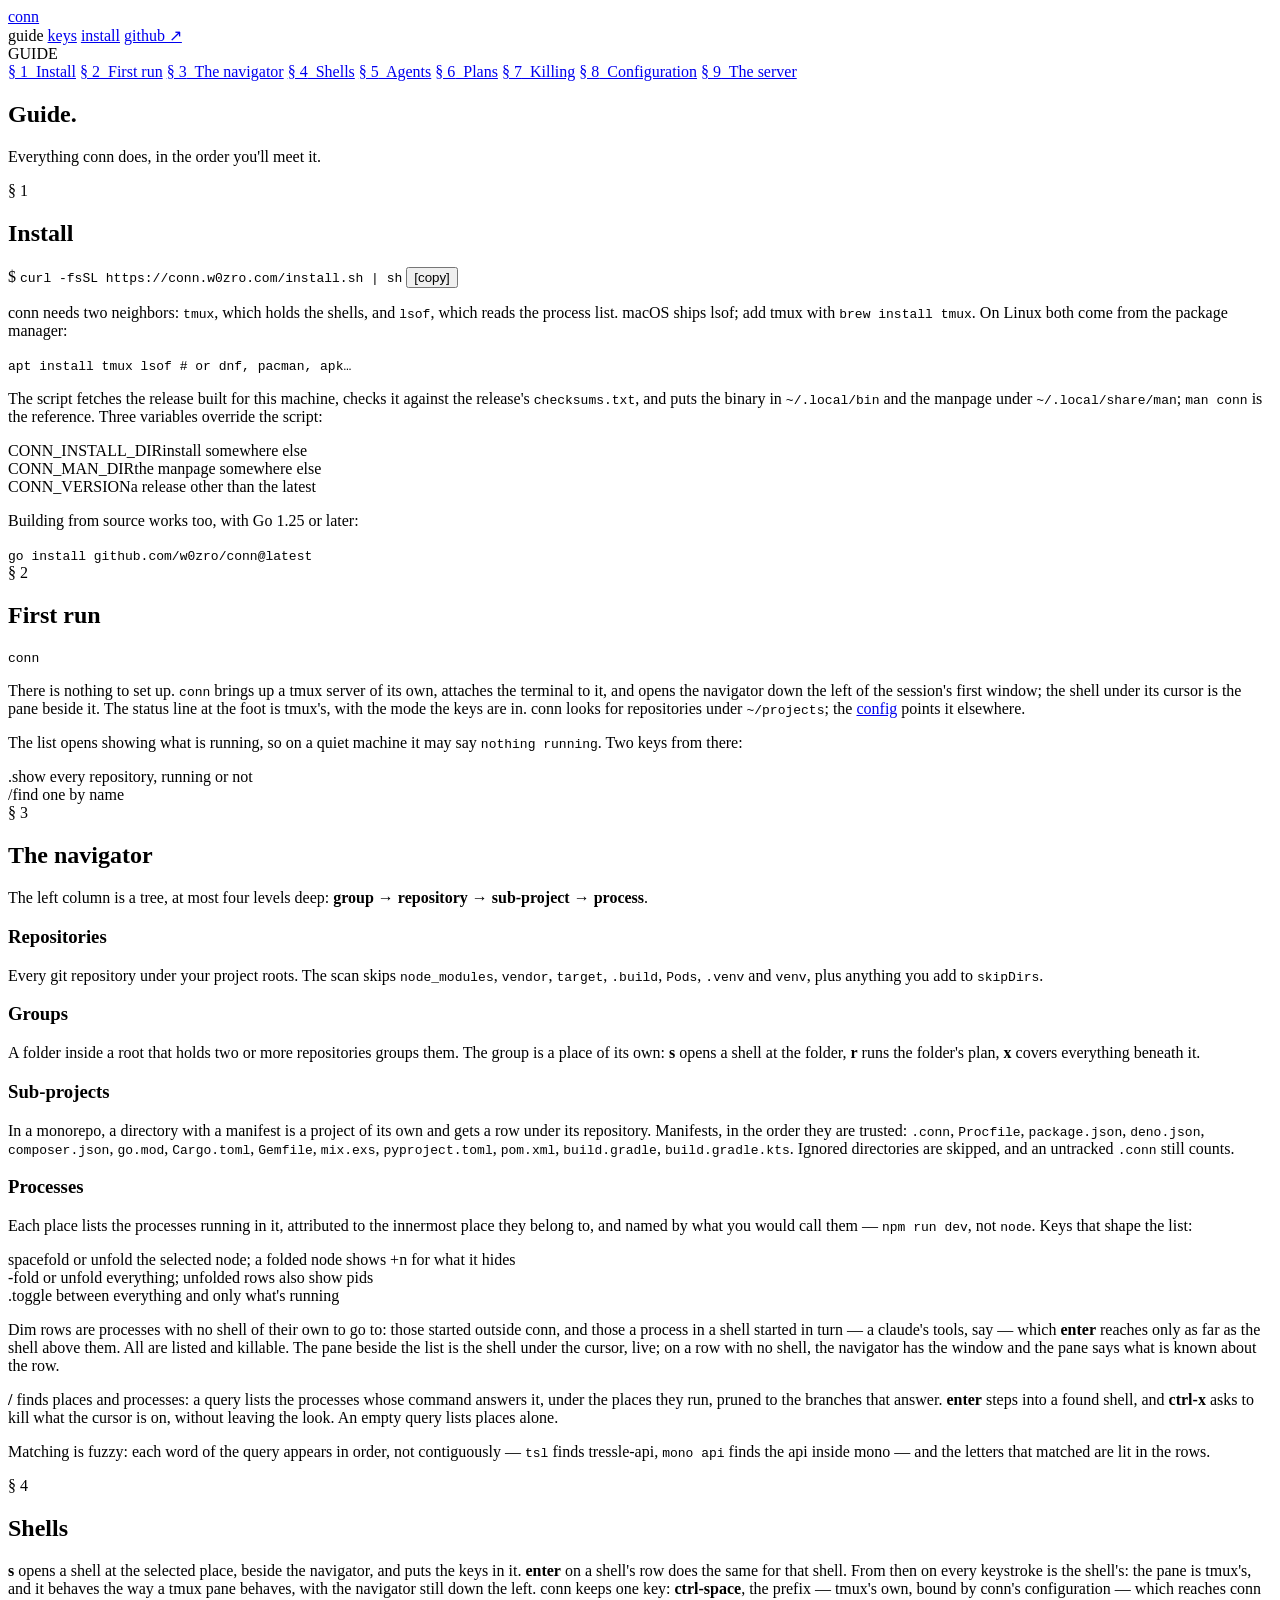
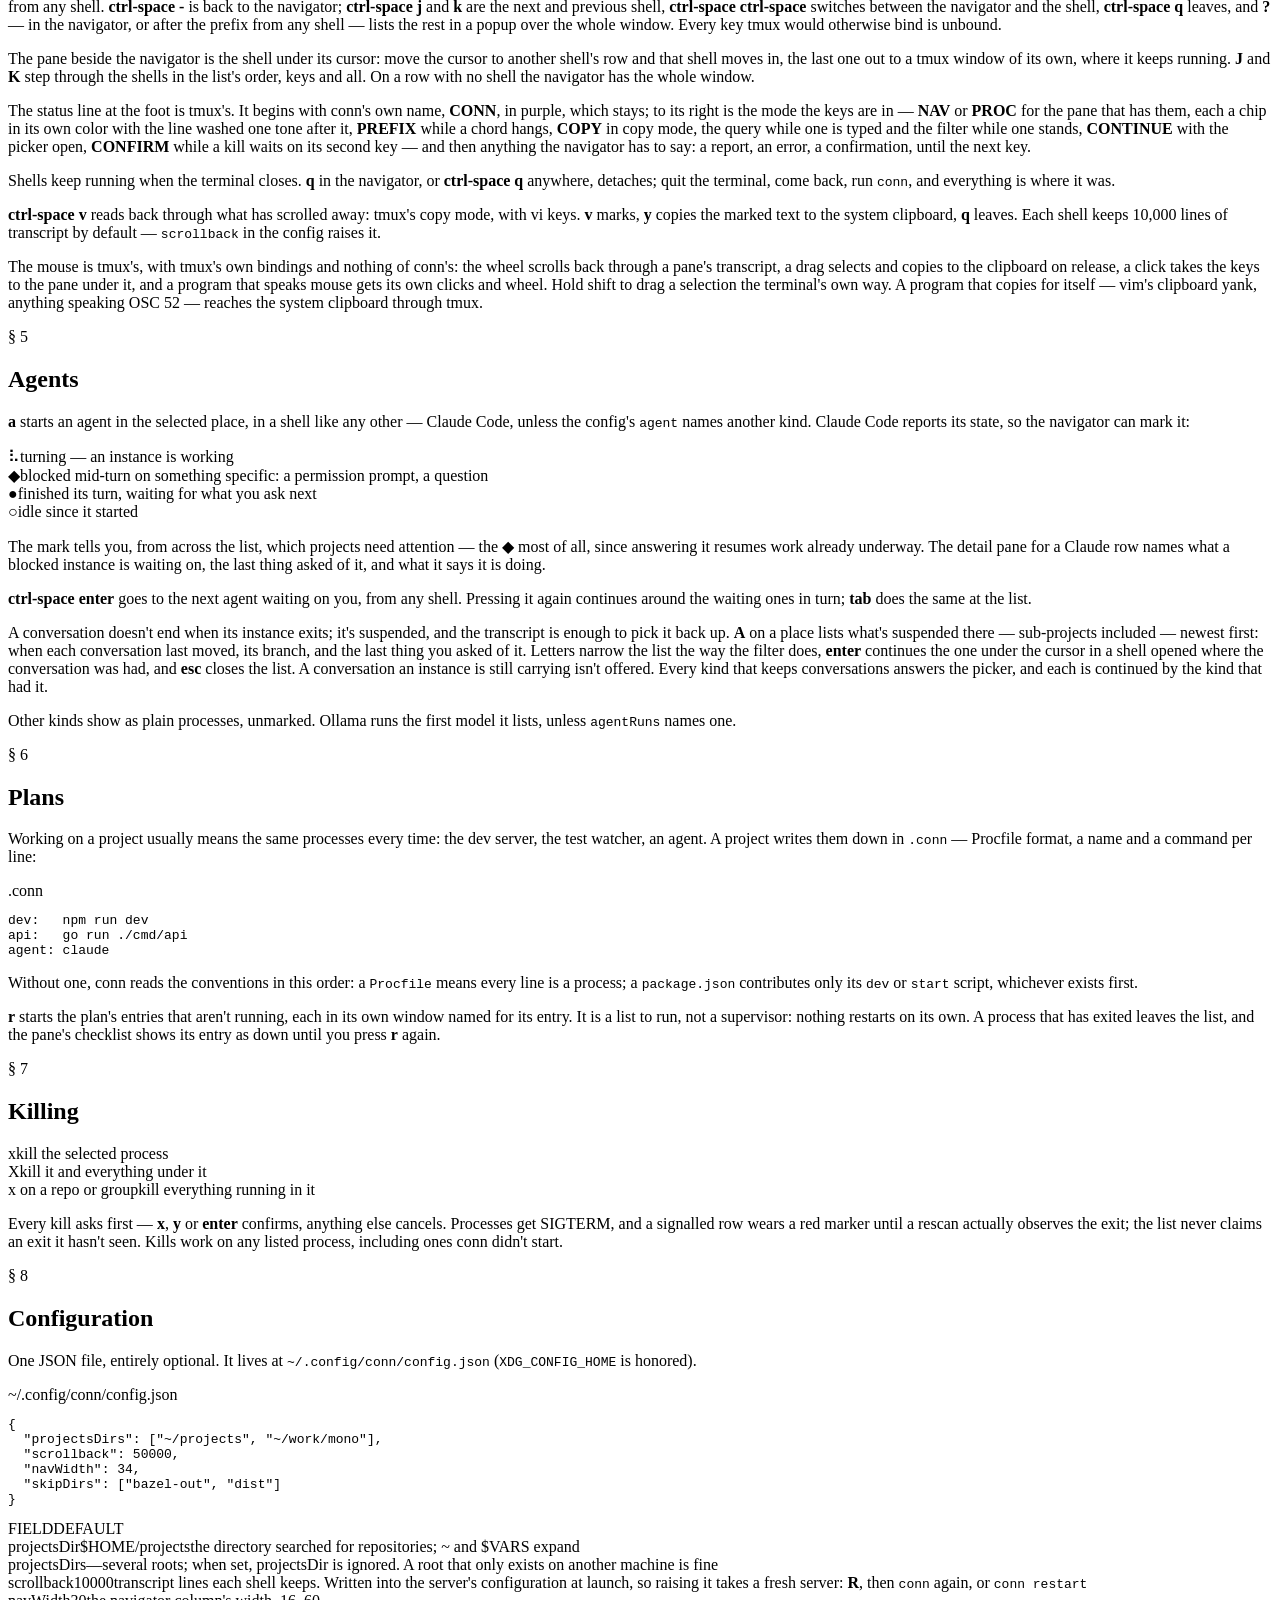
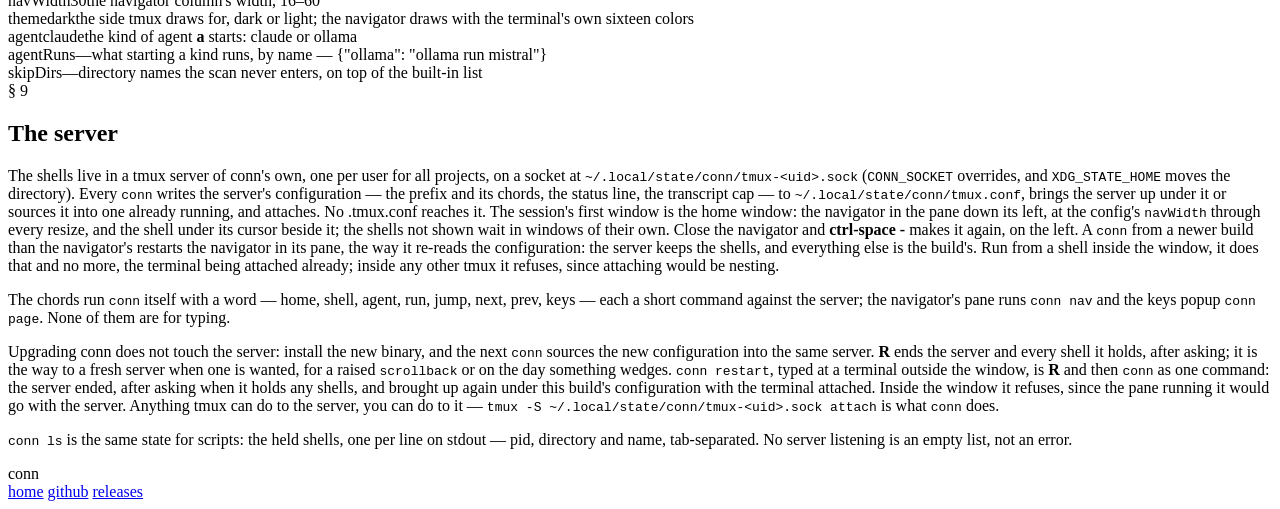
==== docs/guide/index.html @ 61eb1e5c "conn's name is on the status line, and the column is the list The masthead is gone from the top of t" ====
<!doctype html>
<html lang="en">
<head>
<meta charset="utf-8">
<meta name="viewport" content="width=device-width, initial-scale=1">
<meta name="color-scheme" content="light">
<meta name="theme-color" content="#e7e3d8">
<title>Guide — conn</title>
<meta name="description" content="Installing and using conn: the navigator, shells, agents, plans, killing, configuration, and the tmux server.">
<meta property="og:title" content="Guide — conn">
<meta property="og:description" content="Installing and using conn: the navigator, shells, agents, plans, killing, configuration, and the server.">
<meta property="og:url" content="https://conn.w0zro.com/guide">
<meta property="og:type" content="article">
<meta property="og:site_name" content="conn">
<meta property="og:image" content="https://conn.w0zro.com/og.png">
<meta property="og:image:width" content="1200">
<meta property="og:image:height" content="630">
<meta property="og:image:alt" content="conn: every project, and everything running in it, in one window.">
<meta name="twitter:card" content="summary_large_image">
<link rel="icon" type="image/png" href="/favicon.png">
<link rel="preconnect" href="https://fonts.googleapis.com">
<link rel="preconnect" href="https://fonts.gstatic.com" crossorigin>
<link rel="stylesheet" href="https://fonts.googleapis.com/css2?family=IBM+Plex+Mono:wght@400;500;600&family=IBM+Plex+Serif:ital,wght@0,400;0,600;0,700;1,400&display=swap">
<link rel="stylesheet" href="/style.css">
</head>
<body>

<div class="sheet">

<header class="nav sticky">
  <a class="brand" href="/">conn</a>
  <nav class="nav-links">
    <span class="accent" aria-current="page">guide</span>
    <a href="/#keys">keys</a>
    <a href="#install">install</a>
    <a class="accent" href="https://github.com/w0zro/conn">github ↗</a>
  </nav>
</header>

<div class="guide">

<aside class="toc">
  <div class="toc-head">GUIDE</div>
  <nav class="toc-list">
    <a href="#install"><span class="sec">§ 1</span>&nbsp;&nbsp;Install</a>
    <a href="#first-run"><span class="sec">§ 2</span>&nbsp;&nbsp;First run</a>
    <a href="#navigator"><span class="sec">§ 3</span>&nbsp;&nbsp;The navigator</a>
    <a href="#shells"><span class="sec">§ 4</span>&nbsp;&nbsp;Shells</a>
    <a href="#agents"><span class="sec">§ 5</span>&nbsp;&nbsp;Agents</a>
    <a href="#plans"><span class="sec">§ 6</span>&nbsp;&nbsp;Plans</a>
    <a href="#kills"><span class="sec">§ 7</span>&nbsp;&nbsp;Killing</a>
    <a href="#configuration"><span class="sec">§ 8</span>&nbsp;&nbsp;Configuration</a>
    <a href="#server"><span class="sec">§ 9</span>&nbsp;&nbsp;The server</a>
  </nav>
</aside>

<article class="doc">

<h1>Guide<span class="accent">.</span></h1>
<p class="intro">Everything conn does, in the order you'll meet it.</p>

<section id="install">
  <div class="kicker">§ 1</div>
  <h2>Install</h2>
  <div class="cmd" role="group" aria-label="install command">
    <span class="prompt" aria-hidden="true">$</span>
    <code>curl -fsSL https://conn.w0zro.com/install.sh | sh</code>
    <button class="copy" data-copy="curl -fsSL https://conn.w0zro.com/install.sh | sh">[copy]</button>
  </div>
  <p>conn needs two neighbors: <code class="chip">tmux</code>, which holds the shells, and <code class="chip">lsof</code>, which reads the process list. macOS ships lsof; add tmux with <code class="chip">brew install tmux</code>. On Linux both come from the package manager:</p>
  <div class="cmd flush mb14"><code>apt install tmux lsof   <span class="dim"># or dnf, pacman, apk…</span></code></div>
  <p>The script fetches the release built for this machine, checks it against the release's <code class="chip">checksums.txt</code>, and puts the binary in <code class="chip">~/.local/bin</code> and the manpage under <code class="chip">~/.local/share/man</code>; <code class="chip">man conn</code> is the reference. Three variables override the script:</p>
  <div class="def mb14">
    <div class="def-row"><span class="term w170">CONN_INSTALL_DIR</span><span class="desc">install somewhere else</span></div>
    <div class="def-row"><span class="term w170">CONN_MAN_DIR</span><span class="desc">the manpage somewhere else</span></div>
    <div class="def-row"><span class="term w170">CONN_VERSION</span><span class="desc">a release other than the latest</span></div>
  </div>
  <p class="mb10">Building from source works too, with Go 1.25 or later:</p>
  <div class="cmd flush"><code>go install github.com/w0zro/conn@latest</code></div>
</section>

<section id="first-run">
  <div class="kicker">§ 2</div>
  <h2>First run</h2>
  <div class="cmd lead"><code>conn</code></div>
  <p>There is nothing to set up. <code class="chip">conn</code> brings up a tmux server of its own, attaches the terminal to it, and opens the navigator down the left of the session's first window; the shell under its cursor is the pane beside it. The status line at the foot is tmux's, with the mode the keys are in. conn looks for repositories under <code class="chip">~/projects</code>; the <a class="accent" href="#configuration">config</a> points it elsewhere.</p>
  <p class="mb8">The list opens showing what is running, so on a quiet machine it may say <code class="chip">nothing running</code>. Two keys from there:</p>
  <div class="def">
    <div class="def-row"><span class="term w60">.</span><span class="desc">show every repository, running or not</span></div>
    <div class="def-row"><span class="term w60">/</span><span class="desc">find one by name</span></div>
  </div>
</section>

<section id="navigator">
  <div class="kicker">§ 3</div>
  <h2>The navigator</h2>
  <p class="mb16">The left column is a tree, at most four levels deep: <b>group</b> → <b>repository</b> → <b>sub-project</b> → <b>process</b>.</p>
  <h3>Repositories</h3>
  <p>Every git repository under your project roots. The scan skips <code>node_modules</code>, <code>vendor</code>, <code>target</code>, <code>.build</code>, <code>Pods</code>, <code>.venv</code> and <code>venv</code>, plus anything you add to <code>skipDirs</code>.</p>
  <h3>Groups</h3>
  <p>A folder inside a root that holds two or more repositories groups them. The group is a place of its own: <b>s</b> opens a shell at the folder, <b>r</b> runs the folder's plan, <b>x</b> covers everything beneath it.</p>
  <h3>Sub-projects</h3>
  <p>In a monorepo, a directory with a manifest is a project of its own and gets a row under its repository. Manifests, in the order they are trusted: <code>.conn</code>, <code>Procfile</code>, <code>package.json</code>, <code>deno.json</code>, <code>composer.json</code>, <code>go.mod</code>, <code>Cargo.toml</code>, <code>Gemfile</code>, <code>mix.exs</code>, <code>pyproject.toml</code>, <code>pom.xml</code>, <code>build.gradle</code>, <code>build.gradle.kts</code>. Ignored directories are skipped, and an untracked <code>.conn</code> still counts.</p>
  <h3>Processes</h3>
  <p class="mb10">Each place lists the processes running in it, attributed to the innermost place they belong to, and named by what you would call them — <code>npm run dev</code>, not <code>node</code>. Keys that shape the list:</p>
  <div class="def">
    <div class="def-row"><span class="term w60">space</span><span class="desc">fold or unfold the selected node; a folded node shows +n for what it hides</span></div>
    <div class="def-row"><span class="term w60">-</span><span class="desc">fold or unfold everything; unfolded rows also show pids</span></div>
    <div class="def-row"><span class="term w60">.</span><span class="desc">toggle between everything and only what's running</span></div>
  </div>
  <p>Dim rows are processes with no shell of their own to go to: those started outside conn, and those a process in a shell started in turn — a claude's tools, say — which <b>enter</b> reaches only as far as the shell above them. All are listed and killable. The pane beside the list is the shell under the cursor, live; on a row with no shell, the navigator has the window and the pane says what is known about the row.</p>
  <p><b>/</b> finds places and processes: a query lists the processes whose command answers it, under the places they run, pruned to the branches that answer. <b>enter</b> steps into a found shell, and <b>ctrl-x</b> asks to kill what the cursor is on, without leaving the look. An empty query lists places alone.</p>
  <p>Matching is fuzzy: each word of the query appears in order, not contiguously — <code class="chip">tsl</code> finds tressle-api, <code class="chip">mono api</code> finds the api inside mono — and the letters that matched are lit in the rows.</p>
</section>

<section id="shells">
  <div class="kicker">§ 4</div>
  <h2>Shells</h2>
  <p><b>s</b> opens a shell at the selected place, beside the navigator, and puts the keys in it. <b>enter</b> on a shell's row does the same for that shell. From then on every keystroke is the shell's: the pane is tmux's, and it behaves the way a tmux pane behaves, with the navigator still down the left. conn keeps one key: <b>ctrl-space</b>, the prefix — tmux's own, bound by conn's configuration — which reaches conn from any shell. <b>ctrl-space -</b> is back to the navigator; <b>ctrl-space j</b> and <b>k</b> are the next and previous shell, <b>ctrl-space ctrl-space</b> switches between the navigator and the shell, <b>ctrl-space q</b> leaves, and <b>?</b> — in the navigator, or after the prefix from any shell — lists the rest in a popup over the whole window. Every key tmux would otherwise bind is unbound.</p>
  <p>The pane beside the navigator is the shell under its cursor: move the cursor to another shell's row and that shell moves in, the last one out to a tmux window of its own, where it keeps running. <b>J</b> and <b>K</b> step through the shells in the list's order, keys and all. On a row with no shell the navigator has the whole window.</p>
  <p>The status line at the foot is tmux's. It begins with conn's own name, <b>CONN</b>, in purple, which stays; to its right is the mode the keys are in — <b>NAV</b> or <b>PROC</b> for the pane that has them, each a chip in its own color with the line washed one tone after it, <b>PREFIX</b> while a chord hangs, <b>COPY</b> in copy mode, the query while one is typed and the filter while one stands, <b>CONTINUE</b> with the picker open, <b>CONFIRM</b> while a kill waits on its second key — and then anything the navigator has to say: a report, an error, a confirmation, until the next key.</p>
  <p>Shells keep running when the terminal closes. <b>q</b> in the navigator, or <b>ctrl-space q</b> anywhere, detaches; quit the terminal, come back, run <code class="chip">conn</code>, and everything is where it was.</p>
  <p><b>ctrl-space v</b> reads back through what has scrolled away: tmux's copy mode, with vi keys. <b>v</b> marks, <b>y</b> copies the marked text to the system clipboard, <b>q</b> leaves. Each shell keeps 10,000 lines of transcript by default — <code class="chip">scrollback</code> in the config raises it.</p>
  <p>The mouse is tmux's, with tmux's own bindings and nothing of conn's: the wheel scrolls back through a pane's transcript, a drag selects and copies to the clipboard on release, a click takes the keys to the pane under it, and a program that speaks mouse gets its own clicks and wheel. Hold shift to drag a selection the terminal's own way. A program that copies for itself — vim's clipboard yank, anything speaking OSC 52 — reaches the system clipboard through tmux.</p>
</section>

<section id="agents">
  <div class="kicker">§ 5</div>
  <h2>Agents</h2>
  <p class="mb10"><b>a</b> starts an agent in the selected place, in a shell like any other — Claude Code, unless the config's <code class="chip">agent</code> names another kind. Claude Code reports its state, so the navigator can mark it:</p>
  <div class="def">
    <div class="def-row"><span class="term w60 accent">⠧</span><span class="desc">turning — an instance is working</span></div>
    <div class="def-row"><span class="term w60 accent">◆</span><span class="desc">blocked mid-turn on something specific: a permission prompt, a question</span></div>
    <div class="def-row"><span class="term w60 warn">●</span><span class="desc">finished its turn, waiting for what you ask next</span></div>
    <div class="def-row"><span class="term w60 muted">○</span><span class="desc">idle since it started</span></div>
  </div>
  <p>The mark tells you, from across the list, which projects need attention — the ◆ most of all, since answering it resumes work already underway. The detail pane for a Claude row names what a blocked instance is waiting on, the last thing asked of it, and what it says it is doing.</p>
  <p><b>ctrl-space enter</b> goes to the next agent waiting on you, from any shell. Pressing it again continues around the waiting ones in turn; <b>tab</b> does the same at the list.</p>
  <p>A conversation doesn't end when its instance exits; it's suspended, and the transcript is enough to pick it back up. <b>A</b> on a place lists what's suspended there — sub-projects included — newest first: when each conversation last moved, its branch, and the last thing you asked of it. Letters narrow the list the way the filter does, <b>enter</b> continues the one under the cursor in a shell opened where the conversation was had, and <b>esc</b> closes the list. A conversation an instance is still carrying isn't offered. Every kind that keeps conversations answers the picker, and each is continued by the kind that had it.</p>
  <p>Other kinds show as plain processes, unmarked. Ollama runs the first model it lists, unless <code class="chip">agentRuns</code> names one.</p>
</section>

<section id="plans">
  <div class="kicker">§ 6</div>
  <h2>Plans</h2>
  <p>Working on a project usually means the same processes every time: the dev server, the test watcher, an agent. A project writes them down in <code class="chip">.conn</code> — Procfile format, a name and a command per line:</p>
  <div class="code-cap">.conn</div>
  <div class="codeblock">
<pre><span class="t-key">dev:</span>   npm run dev
<span class="t-key">api:</span>   go run ./cmd/api
<span class="t-key">agent:</span> claude</pre>
  </div>
  <p>Without one, conn reads the conventions in this order: a <code>Procfile</code> means every line is a process; a <code>package.json</code> contributes only its <code>dev</code> or <code>start</code> script, whichever exists first.</p>
  <p><b>r</b> starts the plan's entries that aren't running, each in its own window named for its entry. It is a list to run, not a supervisor: nothing restarts on its own. A process that has exited leaves the list, and the pane's checklist shows its entry as down until you press <b>r</b> again.</p>
</section>

<section id="kills">
  <div class="kicker">§ 7</div>
  <h2>Killing</h2>
  <div class="def">
    <div class="def-row"><span class="term w170">x</span><span class="desc">kill the selected process</span></div>
    <div class="def-row"><span class="term w170">X</span><span class="desc">kill it and everything under it</span></div>
    <div class="def-row"><span class="term w170">x on a repo or group</span><span class="desc">kill everything running in it</span></div>
  </div>
  <p>Every kill asks first — <b>x</b>, <b>y</b> or <b>enter</b> confirms, anything else cancels. Processes get SIGTERM, and a signalled row wears a red marker until a rescan actually observes the exit; the list never claims an exit it hasn't seen. Kills work on any listed process, including ones conn didn't start.</p>
</section>

<section id="configuration">
  <div class="kicker">§ 8</div>
  <h2>Configuration</h2>
  <p>One JSON file, entirely optional. It lives at <code class="chip">~/.config/conn/config.json</code> (<code>XDG_CONFIG_HOME</code> is honored).</p>
  <div class="code-cap">~/.config/conn/config.json</div>
  <div class="codeblock">
<pre>{
  <span class="t-key">"projectsDirs"</span>: [<span class="t-str">"~/projects"</span>, <span class="t-str">"~/work/mono"</span>],
  <span class="t-key">"scrollback"</span>: 50000,
  <span class="t-key">"navWidth"</span>: 34,
  <span class="t-key">"skipDirs"</span>: [<span class="t-str">"bazel-out"</span>, <span class="t-str">"dist"</span>]
}</pre>
  </div>
  <div class="fields">
    <div class="fields-head"><span>FIELD</span><span>DEFAULT</span><span></span></div>
    <div class="fields-row"><span class="f-name">projectsDir</span><span class="f-default">$HOME/projects</span><span class="f-desc">the directory searched for repositories; ~ and $VARS expand</span></div>
    <div class="fields-row"><span class="f-name">projectsDirs</span><span class="f-default">—</span><span class="f-desc">several roots; when set, projectsDir is ignored. A root that only exists on another machine is fine</span></div>
    <div class="fields-row"><span class="f-name">scrollback</span><span class="f-default">10000</span><span class="f-desc">transcript lines each shell keeps. Written into the server's configuration at launch, so raising it takes a fresh server: <b>R</b>, then <code>conn</code> again, or <code class="chip">conn restart</code></span></div>
    <div class="fields-row"><span class="f-name">navWidth</span><span class="f-default">30</span><span class="f-desc">the navigator column's width, 16–60</span></div>
    <div class="fields-row"><span class="f-name">theme</span><span class="f-default">dark</span><span class="f-desc">the side tmux draws for, dark or light; the navigator draws with the terminal's own sixteen colors</span></div>
    <div class="fields-row"><span class="f-name">agent</span><span class="f-default">claude</span><span class="f-desc">the kind of agent <b>a</b> starts: claude or ollama</span></div>
    <div class="fields-row"><span class="f-name">agentRuns</span><span class="f-default">—</span><span class="f-desc">what starting a kind runs, by name — {"ollama": "ollama run mistral"}</span></div>
    <div class="fields-row"><span class="f-name">skipDirs</span><span class="f-default">—</span><span class="f-desc">directory names the scan never enters, on top of the built-in list</span></div>
  </div>
</section>

<section id="server">
  <div class="kicker">§ 9</div>
  <h2>The server</h2>
  <p>The shells live in a tmux server of conn's own, one per user for all projects, on a socket at <code class="chip">~/.local/state/conn/tmux-&lt;uid&gt;.sock</code> (<code>CONN_SOCKET</code> overrides, and <code>XDG_STATE_HOME</code> moves the directory). Every <code class="chip">conn</code> writes the server's configuration — the prefix and its chords, the status line, the transcript cap — to <code class="chip">~/.local/state/conn/tmux.conf</code>, brings the server up under it or sources it into one already running, and attaches. No .tmux.conf reaches it. The session's first window is the home window: the navigator in the pane down its left, at the config's <code class="chip">navWidth</code> through every resize, and the shell under its cursor beside it; the shells not shown wait in windows of their own. Close the navigator and <b>ctrl-space -</b> makes it again, on the left. A <code class="chip">conn</code> from a newer build than the navigator's restarts the navigator in its pane, the way it re-reads the configuration: the server keeps the shells, and everything else is the build's. Run from a shell inside the window, it does that and no more, the terminal being attached already; inside any other tmux it refuses, since attaching would be nesting.</p>
  <p>The chords run <code>conn</code> itself with a word — home, shell, agent, run, jump, next, prev, keys — each a short command against the server; the navigator's pane runs <code>conn nav</code> and the keys popup <code>conn page</code>. None of them are for typing.</p>
  <p>Upgrading conn does not touch the server: install the new binary, and the next <code class="chip">conn</code> sources the new configuration into the same server. <b>R</b> ends the server and every shell it holds, after asking; it is the way to a fresh server when one is wanted, for a raised <code class="chip">scrollback</code> or on the day something wedges. <code class="chip">conn restart</code>, typed at a terminal outside the window, is <b>R</b> and then <code>conn</code> as one command: the server ended, after asking when it holds any shells, and brought up again under this build's configuration with the terminal attached. Inside the window it refuses, since the pane running it would go with the server. Anything tmux can do to the server, you can do to it — <code class="chip">tmux -S ~/.local/state/conn/tmux-&lt;uid&gt;.sock attach</code> is what <code>conn</code> does.</p>
  <p><code class="chip">conn ls</code> is the same state for scripts: the held shells, one per line on stdout — pid, directory and name, tab-separated. No server listening is an empty list, not an error.</p>
</section>

</article>

</div>

<footer class="footer rule-top">
  <span>conn</span>
  <nav class="foot-links">
    <a href="/">home</a>
    <a href="https://github.com/w0zro/conn">github</a>
    <a href="https://github.com/w0zro/conn/releases">releases</a>
  </nav>
</footer>

</div>

<script>
for (const b of document.querySelectorAll('.copy')) {
  b.addEventListener('click', async () => {
    try { await navigator.clipboard.writeText(b.dataset.copy); } catch { return; }
    b.textContent = '[copied]';
    setTimeout(() => { b.textContent = '[copy]'; }, 1500);
  });
}
</script>

</body>
</html>
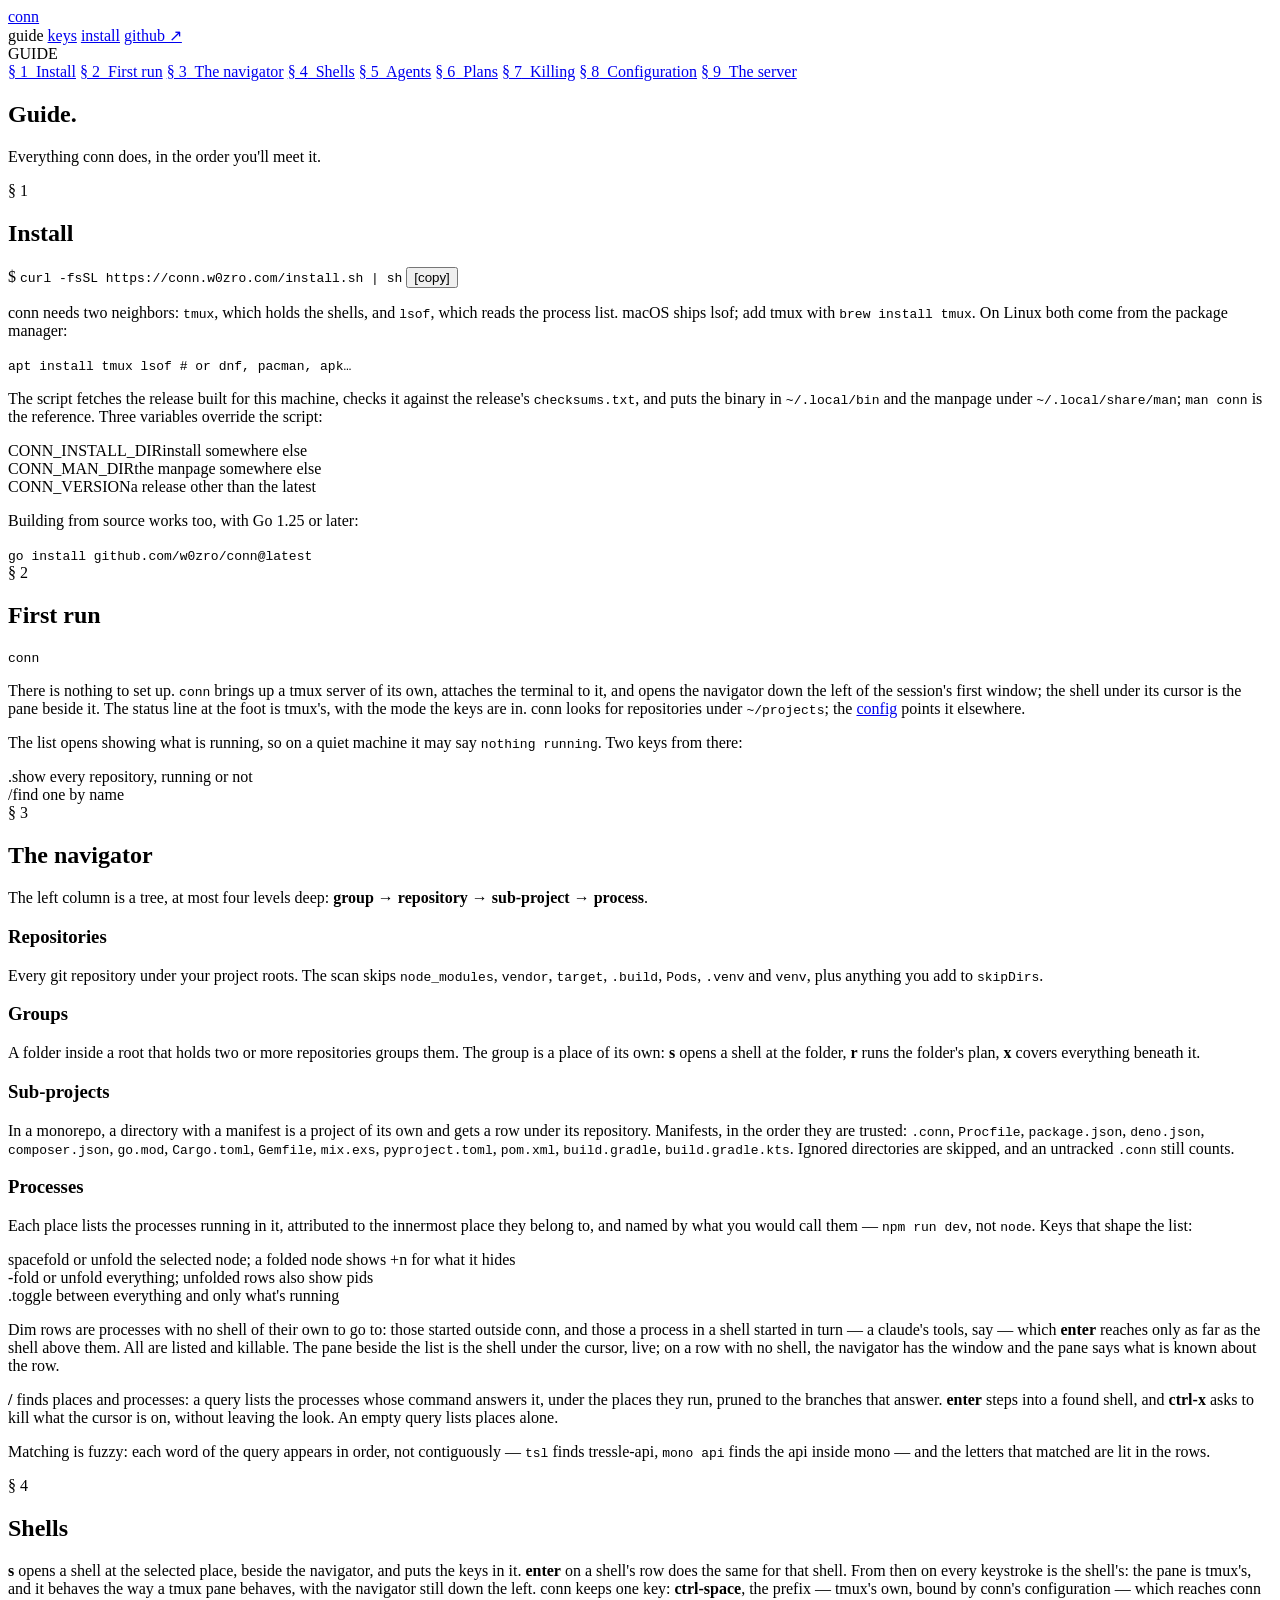
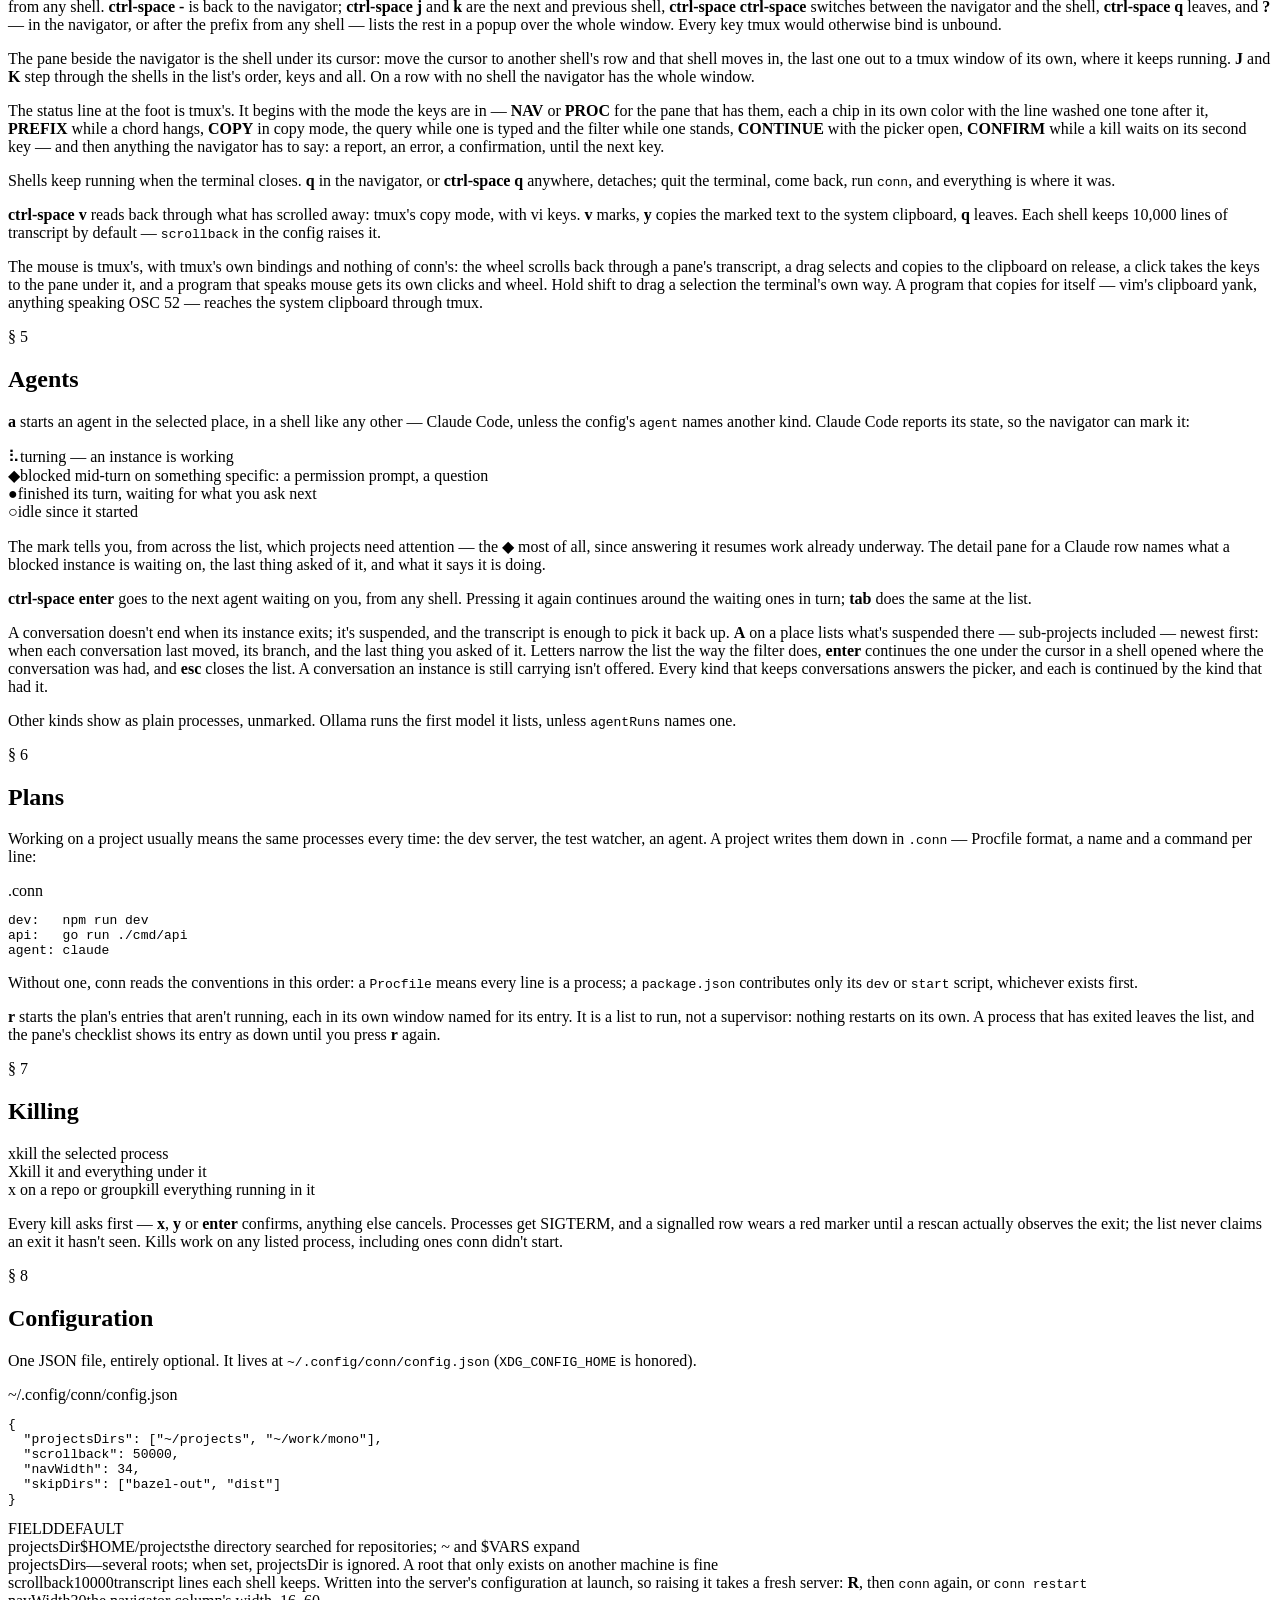
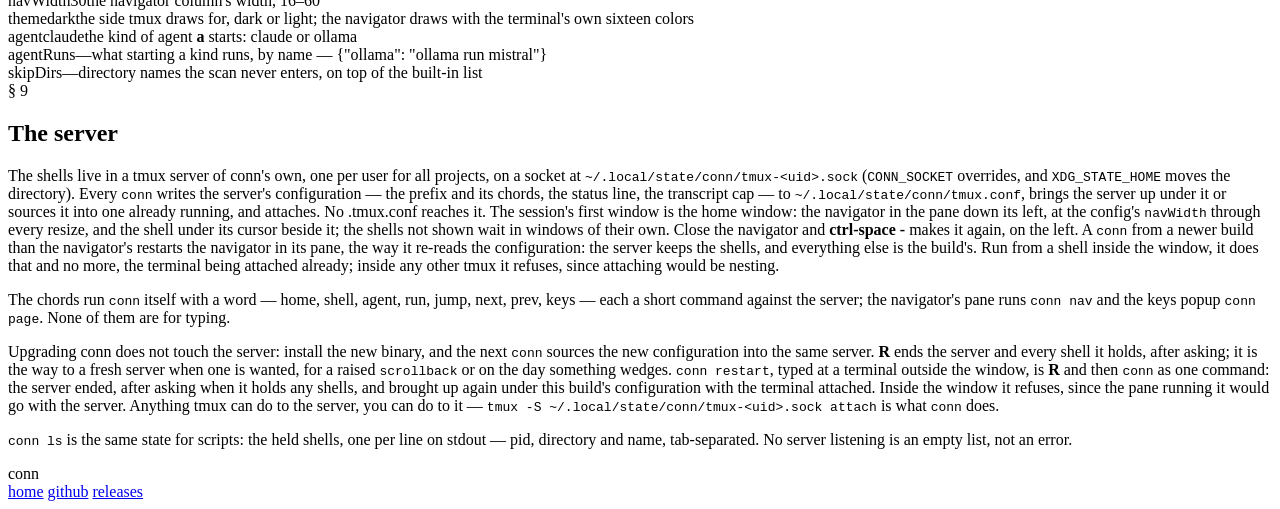
==== commit f7ee9126: "conn restart is R and then conn, as one command A fresh server from outside the window took two step" ====
--- a/docs/guide/index.html
+++ b/docs/guide/index.html
@@ -118,7 +118,7 @@
   <h2>Shells</h2>
   <p><b>s</b> opens a shell at the selected place, beside the navigator, and puts the keys in it. <b>enter</b> on a shell's row does the same for that shell. From then on every keystroke is the shell's: the pane is tmux's, and it behaves the way a tmux pane behaves, with the navigator still down the left. conn keeps one key: <b>ctrl-space</b>, the prefix — tmux's own, bound by conn's configuration — which reaches conn from any shell. <b>ctrl-space -</b> is back to the navigator; <b>ctrl-space j</b> and <b>k</b> are the next and previous shell, <b>ctrl-space ctrl-space</b> switches between the navigator and the shell, <b>ctrl-space q</b> leaves, and <b>?</b> — in the navigator, or after the prefix from any shell — lists the rest in a popup over the whole window. Every key tmux would otherwise bind is unbound.</p>
   <p>The pane beside the navigator is the shell under its cursor: move the cursor to another shell's row and that shell moves in, the last one out to a tmux window of its own, where it keeps running. <b>J</b> and <b>K</b> step through the shells in the list's order, keys and all. On a row with no shell the navigator has the whole window.</p>
-  <p>The status line at the foot is tmux's. It begins with conn's own name, <b>CONN</b>, in purple, which stays; to its right is the mode the keys are in — <b>NAV</b> or <b>PROC</b> for the pane that has them, each a chip in its own color with the line washed one tone after it, <b>PREFIX</b> while a chord hangs, <b>COPY</b> in copy mode, the query while one is typed and the filter while one stands, <b>CONTINUE</b> with the picker open, <b>CONFIRM</b> while a kill waits on its second key — and then anything the navigator has to say: a report, an error, a confirmation, until the next key.</p>
+  <p>The status line at the foot is tmux's. It begins with the mode the keys are in — <b>NAV</b> or <b>PROC</b> for the pane that has them, each a chip in its own color with the line washed one tone after it, <b>PREFIX</b> while a chord hangs, <b>COPY</b> in copy mode, the query while one is typed and the filter while one stands, <b>CONTINUE</b> with the picker open, <b>CONFIRM</b> while a kill waits on its second key — and then anything the navigator has to say: a report, an error, a confirmation, until the next key.</p>
   <p>Shells keep running when the terminal closes. <b>q</b> in the navigator, or <b>ctrl-space q</b> anywhere, detaches; quit the terminal, come back, run <code class="chip">conn</code>, and everything is where it was.</p>
   <p><b>ctrl-space v</b> reads back through what has scrolled away: tmux's copy mode, with vi keys. <b>v</b> marks, <b>y</b> copies the marked text to the system clipboard, <b>q</b> leaves. Each shell keeps 10,000 lines of transcript by default — <code class="chip">scrollback</code> in the config raises it.</p>
   <p>The mouse is tmux's, with tmux's own bindings and nothing of conn's: the wheel scrolls back through a pane's transcript, a drag selects and copies to the clipboard on release, a click takes the keys to the pane under it, and a program that speaks mouse gets its own clicks and wheel. Hold shift to drag a selection the terminal's own way. A program that copies for itself — vim's clipboard yank, anything speaking OSC 52 — reaches the system clipboard through tmux.</p>
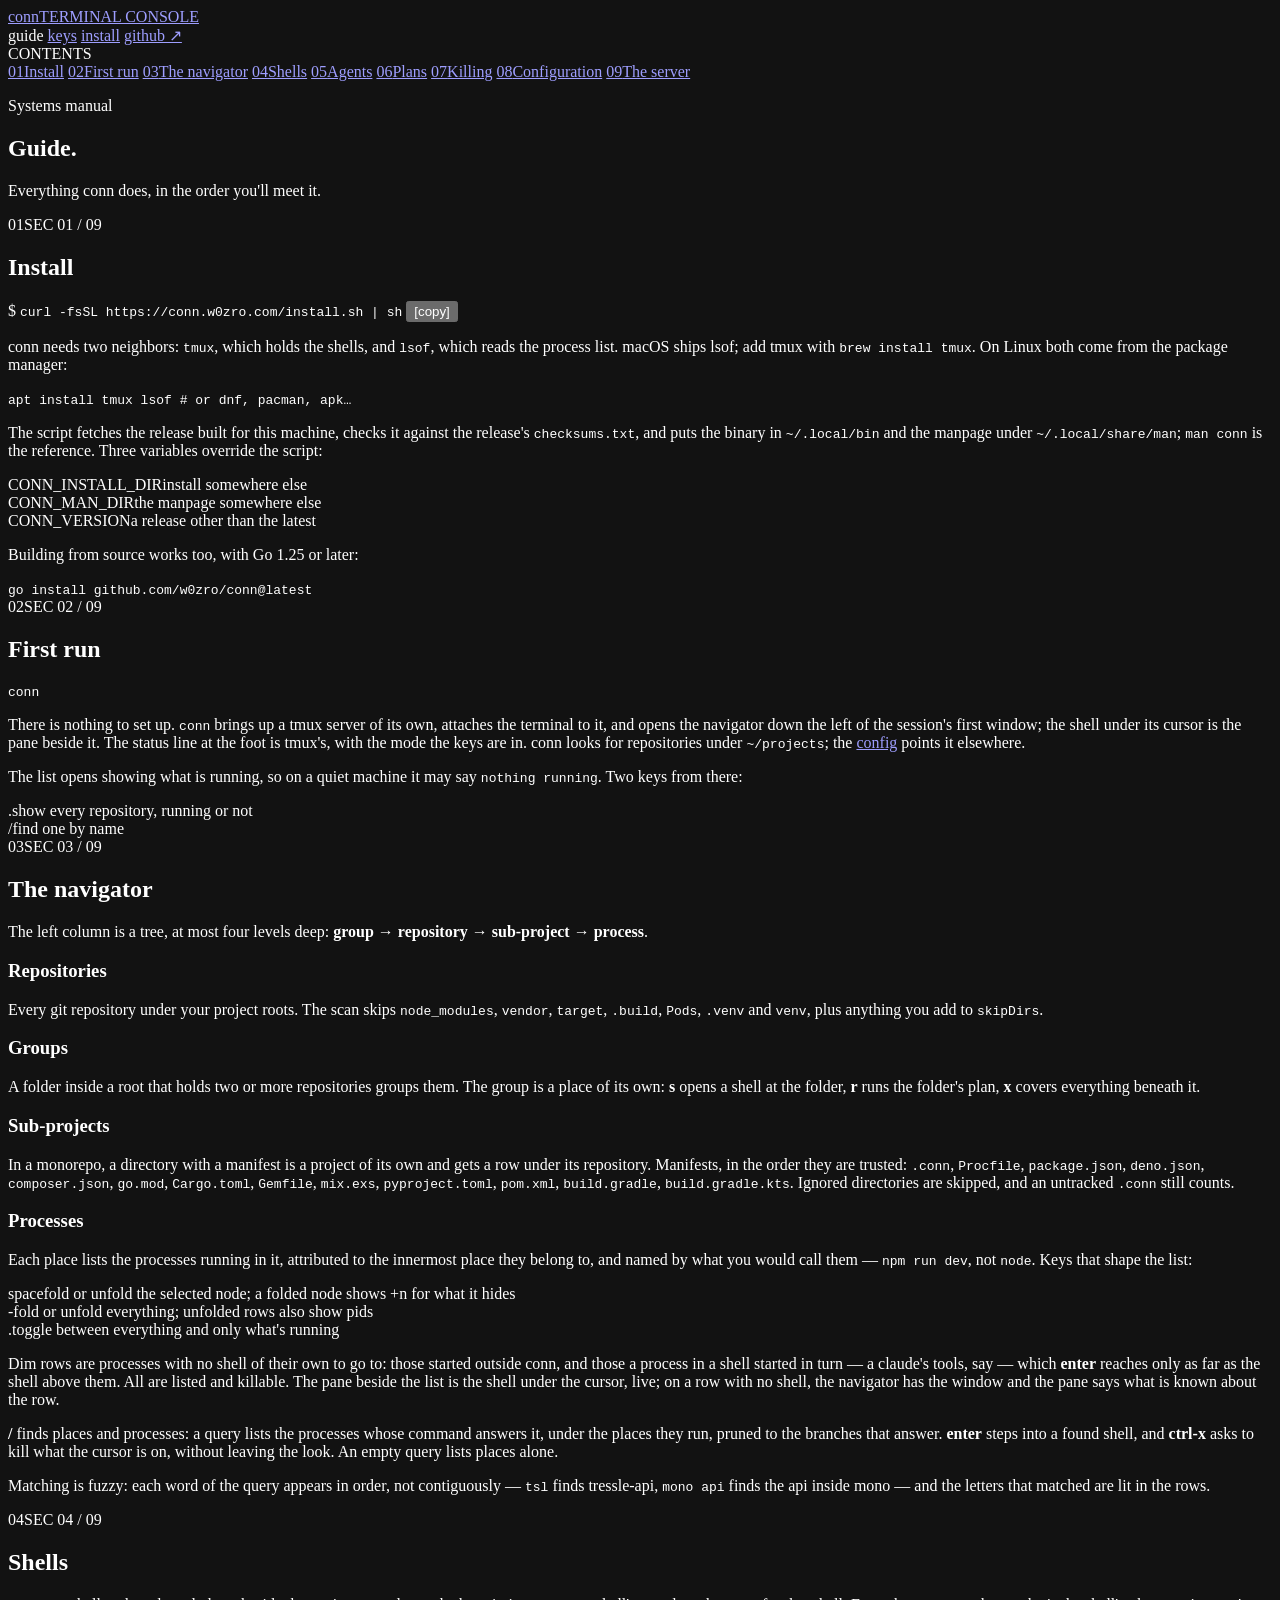
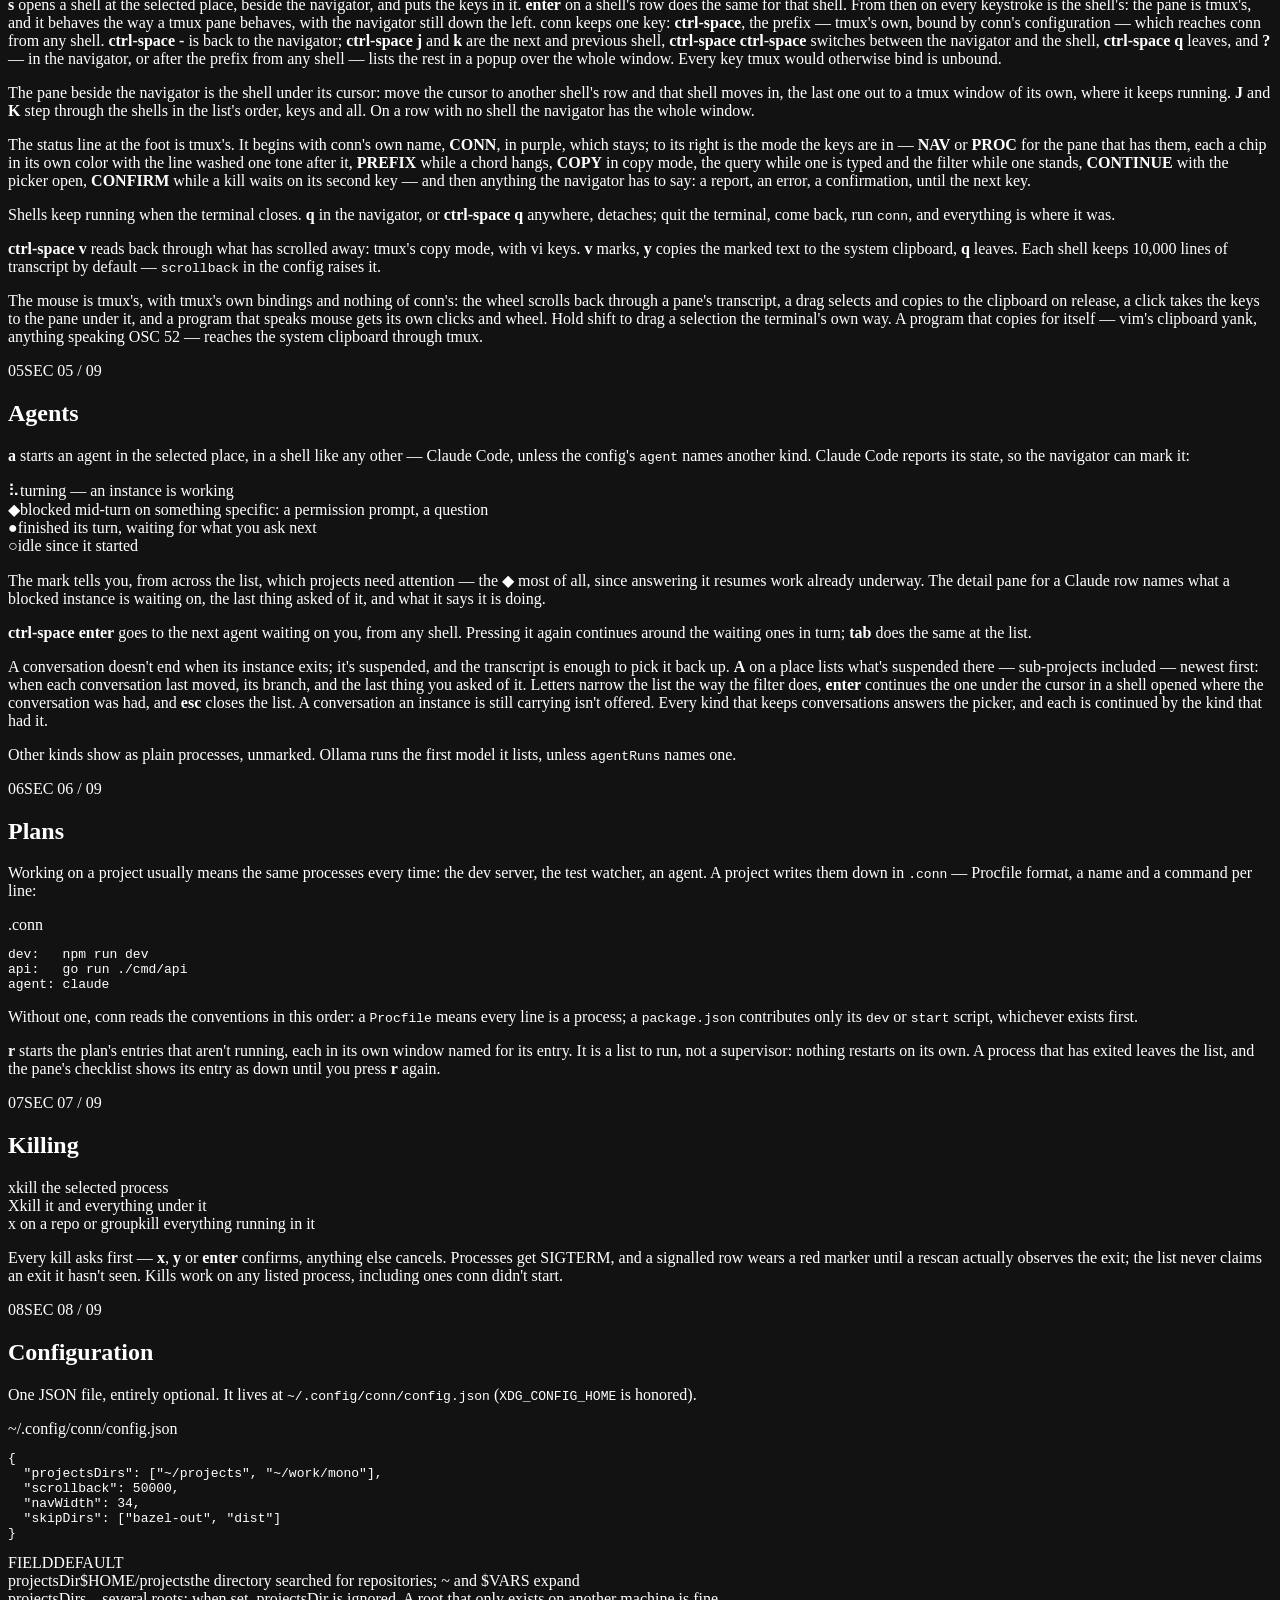
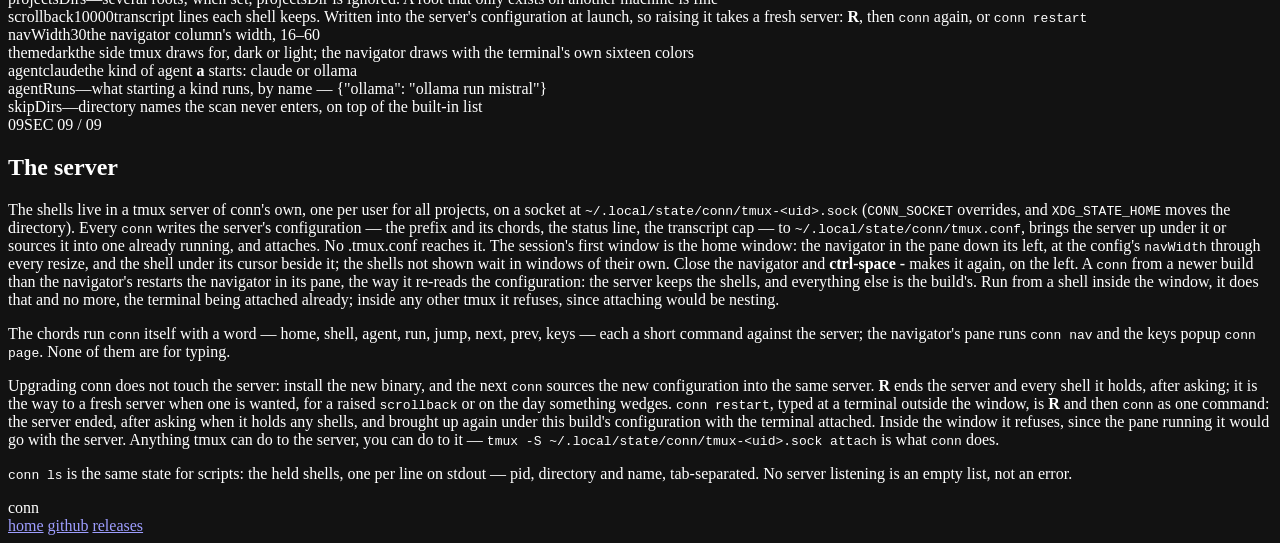
==== commit f6e42ead: "The site is a console conn.w0zro.com was a printed manual: cream paper, a serif, section signs. Now " ====
--- a/docs/guide/index.html
+++ b/docs/guide/index.html
@@ -3,8 +3,8 @@
 <head>
 <meta charset="utf-8">
 <meta name="viewport" content="width=device-width, initial-scale=1">
-<meta name="color-scheme" content="light">
-<meta name="theme-color" content="#e7e3d8">
+<meta name="color-scheme" content="dark">
+<meta name="theme-color" content="#05070c">
 <title>Guide — conn</title>
 <meta name="description" content="Installing and using conn: the navigator, shells, agents, plans, killing, configuration, and the tmux server.">
 <meta property="og:title" content="Guide — conn">
@@ -20,7 +20,7 @@
 <link rel="icon" type="image/png" href="/favicon.png">
 <link rel="preconnect" href="https://fonts.googleapis.com">
 <link rel="preconnect" href="https://fonts.gstatic.com" crossorigin>
-<link rel="stylesheet" href="https://fonts.googleapis.com/css2?family=IBM+Plex+Mono:wght@400;500;600&family=IBM+Plex+Serif:ital,wght@0,400;0,600;0,700;1,400&display=swap">
+<link rel="stylesheet" href="https://fonts.googleapis.com/css2?family=IBM+Plex+Mono:wght@400;500;600&family=IBM+Plex+Sans:ital,wght@0,400;0,500;0,600;1,400&family=Space+Grotesk:wght@500;700&display=swap">
 <link rel="stylesheet" href="/style.css">
 </head>
 <body>
@@ -28,9 +28,9 @@
 <div class="sheet">
 
 <header class="nav sticky">
-  <a class="brand" href="/">conn</a>
+  <a class="brand" href="/"><span class="mark" aria-hidden="true"></span>conn<span class="ident">TERMINAL CONSOLE</span></a>
   <nav class="nav-links">
-    <span class="accent" aria-current="page">guide</span>
+    <span aria-current="page">guide</span>
     <a href="/#keys">keys</a>
     <a href="#install">install</a>
     <a class="accent" href="https://github.com/w0zro/conn">github ↗</a>
@@ -40,27 +40,28 @@
 <div class="guide">
 
 <aside class="toc">
-  <div class="toc-head">GUIDE</div>
+  <div class="toc-head">CONTENTS</div>
   <nav class="toc-list">
-    <a href="#install"><span class="sec">§ 1</span>&nbsp;&nbsp;Install</a>
-    <a href="#first-run"><span class="sec">§ 2</span>&nbsp;&nbsp;First run</a>
-    <a href="#navigator"><span class="sec">§ 3</span>&nbsp;&nbsp;The navigator</a>
-    <a href="#shells"><span class="sec">§ 4</span>&nbsp;&nbsp;Shells</a>
-    <a href="#agents"><span class="sec">§ 5</span>&nbsp;&nbsp;Agents</a>
-    <a href="#plans"><span class="sec">§ 6</span>&nbsp;&nbsp;Plans</a>
-    <a href="#kills"><span class="sec">§ 7</span>&nbsp;&nbsp;Killing</a>
-    <a href="#configuration"><span class="sec">§ 8</span>&nbsp;&nbsp;Configuration</a>
-    <a href="#server"><span class="sec">§ 9</span>&nbsp;&nbsp;The server</a>
+    <a href="#install"><span class="sec">01</span>Install</a>
+    <a href="#first-run"><span class="sec">02</span>First run</a>
+    <a href="#navigator"><span class="sec">03</span>The navigator</a>
+    <a href="#shells"><span class="sec">04</span>Shells</a>
+    <a href="#agents"><span class="sec">05</span>Agents</a>
+    <a href="#plans"><span class="sec">06</span>Plans</a>
+    <a href="#kills"><span class="sec">07</span>Killing</a>
+    <a href="#configuration"><span class="sec">08</span>Configuration</a>
+    <a href="#server"><span class="sec">09</span>The server</a>
   </nav>
 </aside>
 
 <article class="doc">
 
+<p class="eyebrow">Systems manual</p>
 <h1>Guide<span class="accent">.</span></h1>
 <p class="intro">Everything conn does, in the order you'll meet it.</p>
 
 <section id="install">
-  <div class="kicker">§ 1</div>
+  <div class="rail"><span class="rail-id">01</span><span class="rail-line"></span><span class="rail-tag">SEC 01 / 09</span></div>
   <h2>Install</h2>
   <div class="cmd" role="group" aria-label="install command">
     <span class="prompt" aria-hidden="true">$</span>
@@ -80,7 +81,7 @@
 </section>
 
 <section id="first-run">
-  <div class="kicker">§ 2</div>
+  <div class="rail"><span class="rail-id">02</span><span class="rail-line"></span><span class="rail-tag">SEC 02 / 09</span></div>
   <h2>First run</h2>
   <div class="cmd lead"><code>conn</code></div>
   <p>There is nothing to set up. <code class="chip">conn</code> brings up a tmux server of its own, attaches the terminal to it, and opens the navigator down the left of the session's first window; the shell under its cursor is the pane beside it. The status line at the foot is tmux's, with the mode the keys are in. conn looks for repositories under <code class="chip">~/projects</code>; the <a class="accent" href="#configuration">config</a> points it elsewhere.</p>
@@ -92,7 +93,7 @@
 </section>
 
 <section id="navigator">
-  <div class="kicker">§ 3</div>
+  <div class="rail"><span class="rail-id">03</span><span class="rail-line"></span><span class="rail-tag">SEC 03 / 09</span></div>
   <h2>The navigator</h2>
   <p class="mb16">The left column is a tree, at most four levels deep: <b>group</b> → <b>repository</b> → <b>sub-project</b> → <b>process</b>.</p>
   <h3>Repositories</h3>
@@ -114,18 +115,18 @@
 </section>
 
 <section id="shells">
-  <div class="kicker">§ 4</div>
+  <div class="rail"><span class="rail-id">04</span><span class="rail-line"></span><span class="rail-tag">SEC 04 / 09</span></div>
   <h2>Shells</h2>
   <p><b>s</b> opens a shell at the selected place, beside the navigator, and puts the keys in it. <b>enter</b> on a shell's row does the same for that shell. From then on every keystroke is the shell's: the pane is tmux's, and it behaves the way a tmux pane behaves, with the navigator still down the left. conn keeps one key: <b>ctrl-space</b>, the prefix — tmux's own, bound by conn's configuration — which reaches conn from any shell. <b>ctrl-space -</b> is back to the navigator; <b>ctrl-space j</b> and <b>k</b> are the next and previous shell, <b>ctrl-space ctrl-space</b> switches between the navigator and the shell, <b>ctrl-space q</b> leaves, and <b>?</b> — in the navigator, or after the prefix from any shell — lists the rest in a popup over the whole window. Every key tmux would otherwise bind is unbound.</p>
   <p>The pane beside the navigator is the shell under its cursor: move the cursor to another shell's row and that shell moves in, the last one out to a tmux window of its own, where it keeps running. <b>J</b> and <b>K</b> step through the shells in the list's order, keys and all. On a row with no shell the navigator has the whole window.</p>
-  <p>The status line at the foot is tmux's. It begins with the mode the keys are in — <b>NAV</b> or <b>PROC</b> for the pane that has them, each a chip in its own color with the line washed one tone after it, <b>PREFIX</b> while a chord hangs, <b>COPY</b> in copy mode, the query while one is typed and the filter while one stands, <b>CONTINUE</b> with the picker open, <b>CONFIRM</b> while a kill waits on its second key — and then anything the navigator has to say: a report, an error, a confirmation, until the next key.</p>
+  <p>The status line at the foot is tmux's. It begins with conn's own name, <b>CONN</b>, in purple, which stays; to its right is the mode the keys are in — <b>NAV</b> or <b>PROC</b> for the pane that has them, each a chip in its own color with the line washed one tone after it, <b>PREFIX</b> while a chord hangs, <b>COPY</b> in copy mode, the query while one is typed and the filter while one stands, <b>CONTINUE</b> with the picker open, <b>CONFIRM</b> while a kill waits on its second key — and then anything the navigator has to say: a report, an error, a confirmation, until the next key.</p>
   <p>Shells keep running when the terminal closes. <b>q</b> in the navigator, or <b>ctrl-space q</b> anywhere, detaches; quit the terminal, come back, run <code class="chip">conn</code>, and everything is where it was.</p>
   <p><b>ctrl-space v</b> reads back through what has scrolled away: tmux's copy mode, with vi keys. <b>v</b> marks, <b>y</b> copies the marked text to the system clipboard, <b>q</b> leaves. Each shell keeps 10,000 lines of transcript by default — <code class="chip">scrollback</code> in the config raises it.</p>
   <p>The mouse is tmux's, with tmux's own bindings and nothing of conn's: the wheel scrolls back through a pane's transcript, a drag selects and copies to the clipboard on release, a click takes the keys to the pane under it, and a program that speaks mouse gets its own clicks and wheel. Hold shift to drag a selection the terminal's own way. A program that copies for itself — vim's clipboard yank, anything speaking OSC 52 — reaches the system clipboard through tmux.</p>
 </section>
 
 <section id="agents">
-  <div class="kicker">§ 5</div>
+  <div class="rail"><span class="rail-id">05</span><span class="rail-line"></span><span class="rail-tag">SEC 05 / 09</span></div>
   <h2>Agents</h2>
   <p class="mb10"><b>a</b> starts an agent in the selected place, in a shell like any other — Claude Code, unless the config's <code class="chip">agent</code> names another kind. Claude Code reports its state, so the navigator can mark it:</p>
   <div class="def">
@@ -141,7 +142,7 @@
 </section>
 
 <section id="plans">
-  <div class="kicker">§ 6</div>
+  <div class="rail"><span class="rail-id">06</span><span class="rail-line"></span><span class="rail-tag">SEC 06 / 09</span></div>
   <h2>Plans</h2>
   <p>Working on a project usually means the same processes every time: the dev server, the test watcher, an agent. A project writes them down in <code class="chip">.conn</code> — Procfile format, a name and a command per line:</p>
   <div class="code-cap">.conn</div>
@@ -155,7 +156,7 @@
 </section>
 
 <section id="kills">
-  <div class="kicker">§ 7</div>
+  <div class="rail"><span class="rail-id">07</span><span class="rail-line"></span><span class="rail-tag">SEC 07 / 09</span></div>
   <h2>Killing</h2>
   <div class="def">
     <div class="def-row"><span class="term w170">x</span><span class="desc">kill the selected process</span></div>
@@ -166,7 +167,7 @@
 </section>
 
 <section id="configuration">
-  <div class="kicker">§ 8</div>
+  <div class="rail"><span class="rail-id">08</span><span class="rail-line"></span><span class="rail-tag">SEC 08 / 09</span></div>
   <h2>Configuration</h2>
   <p>One JSON file, entirely optional. It lives at <code class="chip">~/.config/conn/config.json</code> (<code>XDG_CONFIG_HOME</code> is honored).</p>
   <div class="code-cap">~/.config/conn/config.json</div>
@@ -192,7 +193,7 @@
 </section>
 
 <section id="server">
-  <div class="kicker">§ 9</div>
+  <div class="rail"><span class="rail-id">09</span><span class="rail-line"></span><span class="rail-tag">SEC 09 / 09</span></div>
   <h2>The server</h2>
   <p>The shells live in a tmux server of conn's own, one per user for all projects, on a socket at <code class="chip">~/.local/state/conn/tmux-&lt;uid&gt;.sock</code> (<code>CONN_SOCKET</code> overrides, and <code>XDG_STATE_HOME</code> moves the directory). Every <code class="chip">conn</code> writes the server's configuration — the prefix and its chords, the status line, the transcript cap — to <code class="chip">~/.local/state/conn/tmux.conf</code>, brings the server up under it or sources it into one already running, and attaches. No .tmux.conf reaches it. The session's first window is the home window: the navigator in the pane down its left, at the config's <code class="chip">navWidth</code> through every resize, and the shell under its cursor beside it; the shells not shown wait in windows of their own. Close the navigator and <b>ctrl-space -</b> makes it again, on the left. A <code class="chip">conn</code> from a newer build than the navigator's restarts the navigator in its pane, the way it re-reads the configuration: the server keeps the shells, and everything else is the build's. Run from a shell inside the window, it does that and no more, the terminal being attached already; inside any other tmux it refuses, since attaching would be nesting.</p>
   <p>The chords run <code>conn</code> itself with a word — home, shell, agent, run, jump, next, prev, keys — each a short command against the server; the navigator's pane runs <code>conn nav</code> and the keys popup <code>conn page</code>. None of them are for typing.</p>
@@ -205,7 +206,7 @@
 </div>
 
 <footer class="footer rule-top">
-  <span>conn</span>
+  <span class="brand"><span class="mark" aria-hidden="true"></span>conn</span>
   <nav class="foot-links">
     <a href="/">home</a>
     <a href="https://github.com/w0zro/conn">github</a>
@@ -216,6 +217,27 @@
 </div>
 
 <script>
+// The table of contents follows the reading: the section that has passed
+// a line a third of the way down the window is the one lit in the list.
+(() => {
+  const links = [...document.querySelectorAll('.toc-list a')];
+  const secs = links.map(a => document.getElementById(a.getAttribute('href').slice(1)));
+  if (!links.length || !secs.every(Boolean)) return;
+  let queued = false;
+  const light = () => {
+    queued = false;
+    const line = scrollY + Math.min(innerHeight * 0.35, 320);
+    const atEnd = scrollY + innerHeight >= document.documentElement.scrollHeight - 2;
+    let at = 0;
+    secs.forEach((s, i) => { if (s.getBoundingClientRect().top + scrollY <= line) at = i; });
+    if (atEnd) at = secs.length - 1;
+    links.forEach((a, i) => a.classList.toggle('on', i === at));
+  };
+  addEventListener('scroll', () => { if (!queued) { queued = true; requestAnimationFrame(light); } }, { passive: true });
+  addEventListener('resize', light);
+  light();
+})();
+
 for (const b of document.querySelectorAll('.copy')) {
   b.addEventListener('click', async () => {
     try { await navigator.clipboard.writeText(b.dataset.copy); } catch { return; }
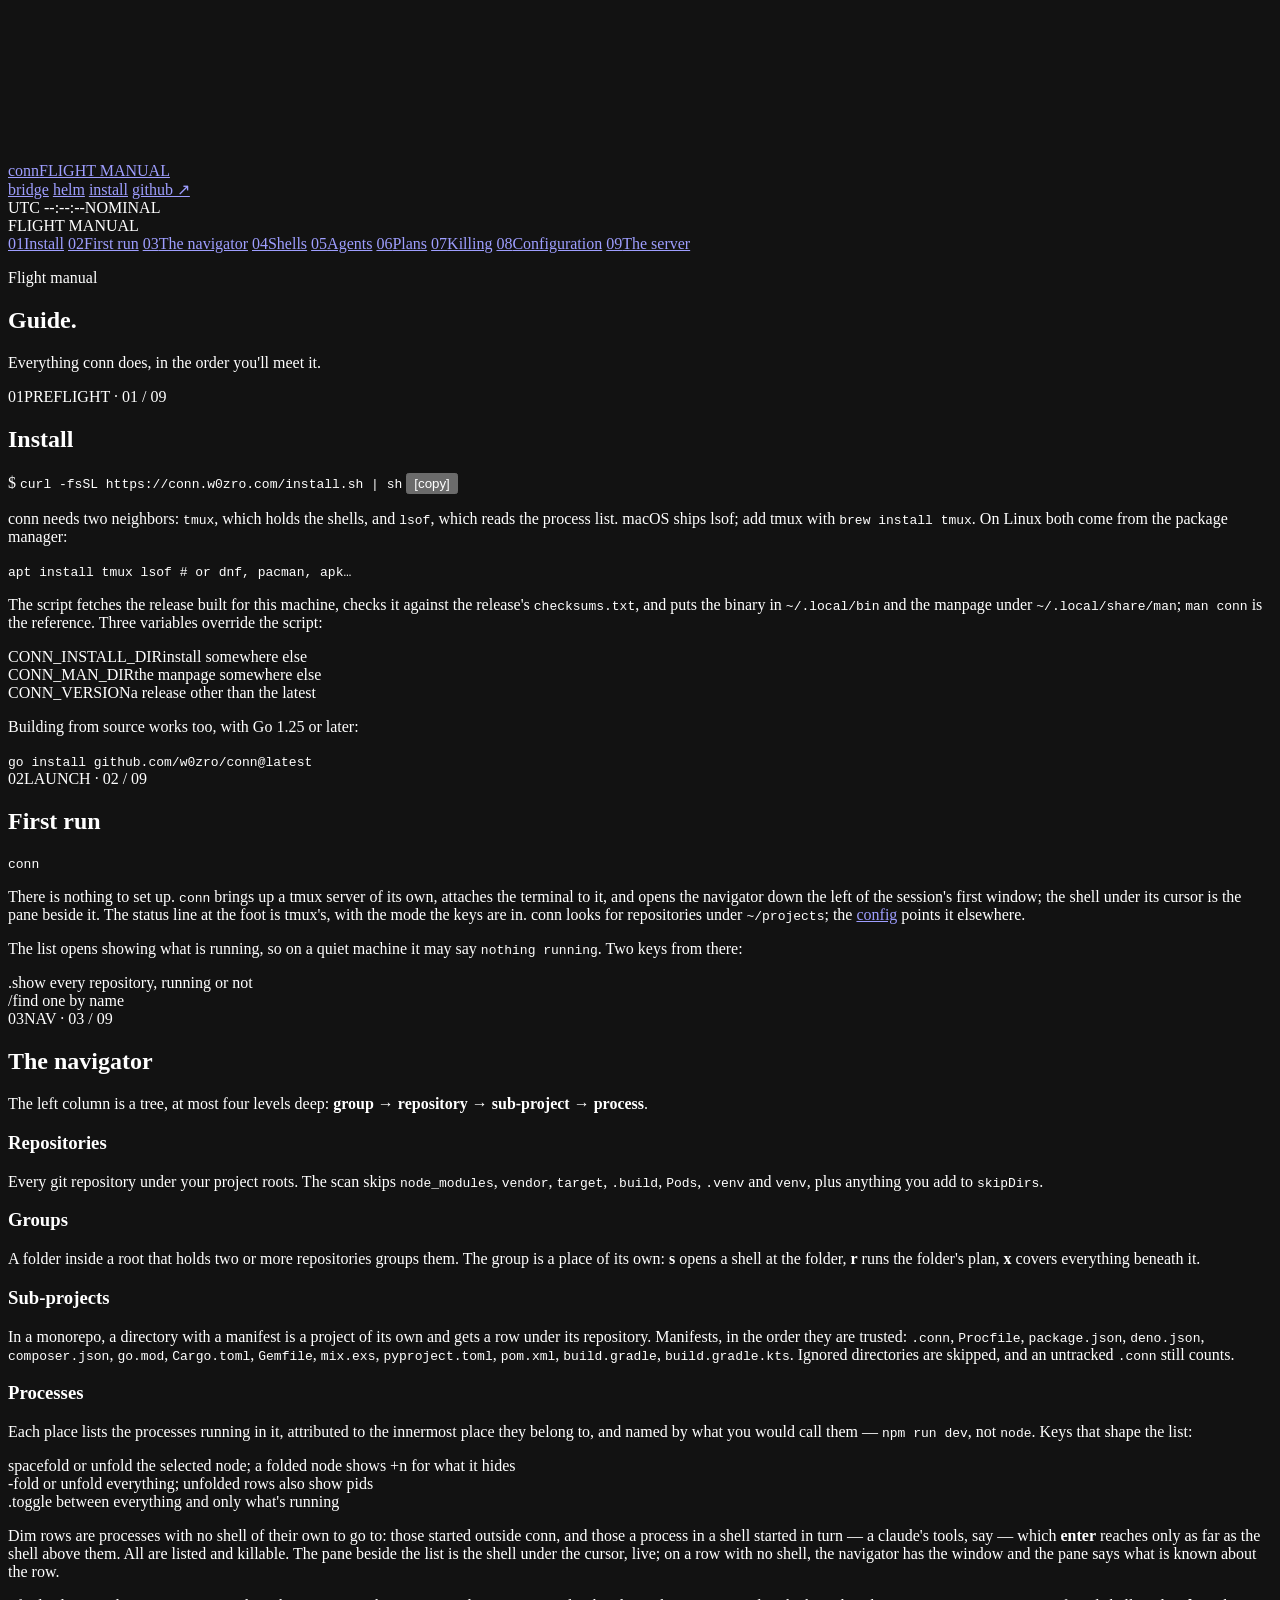
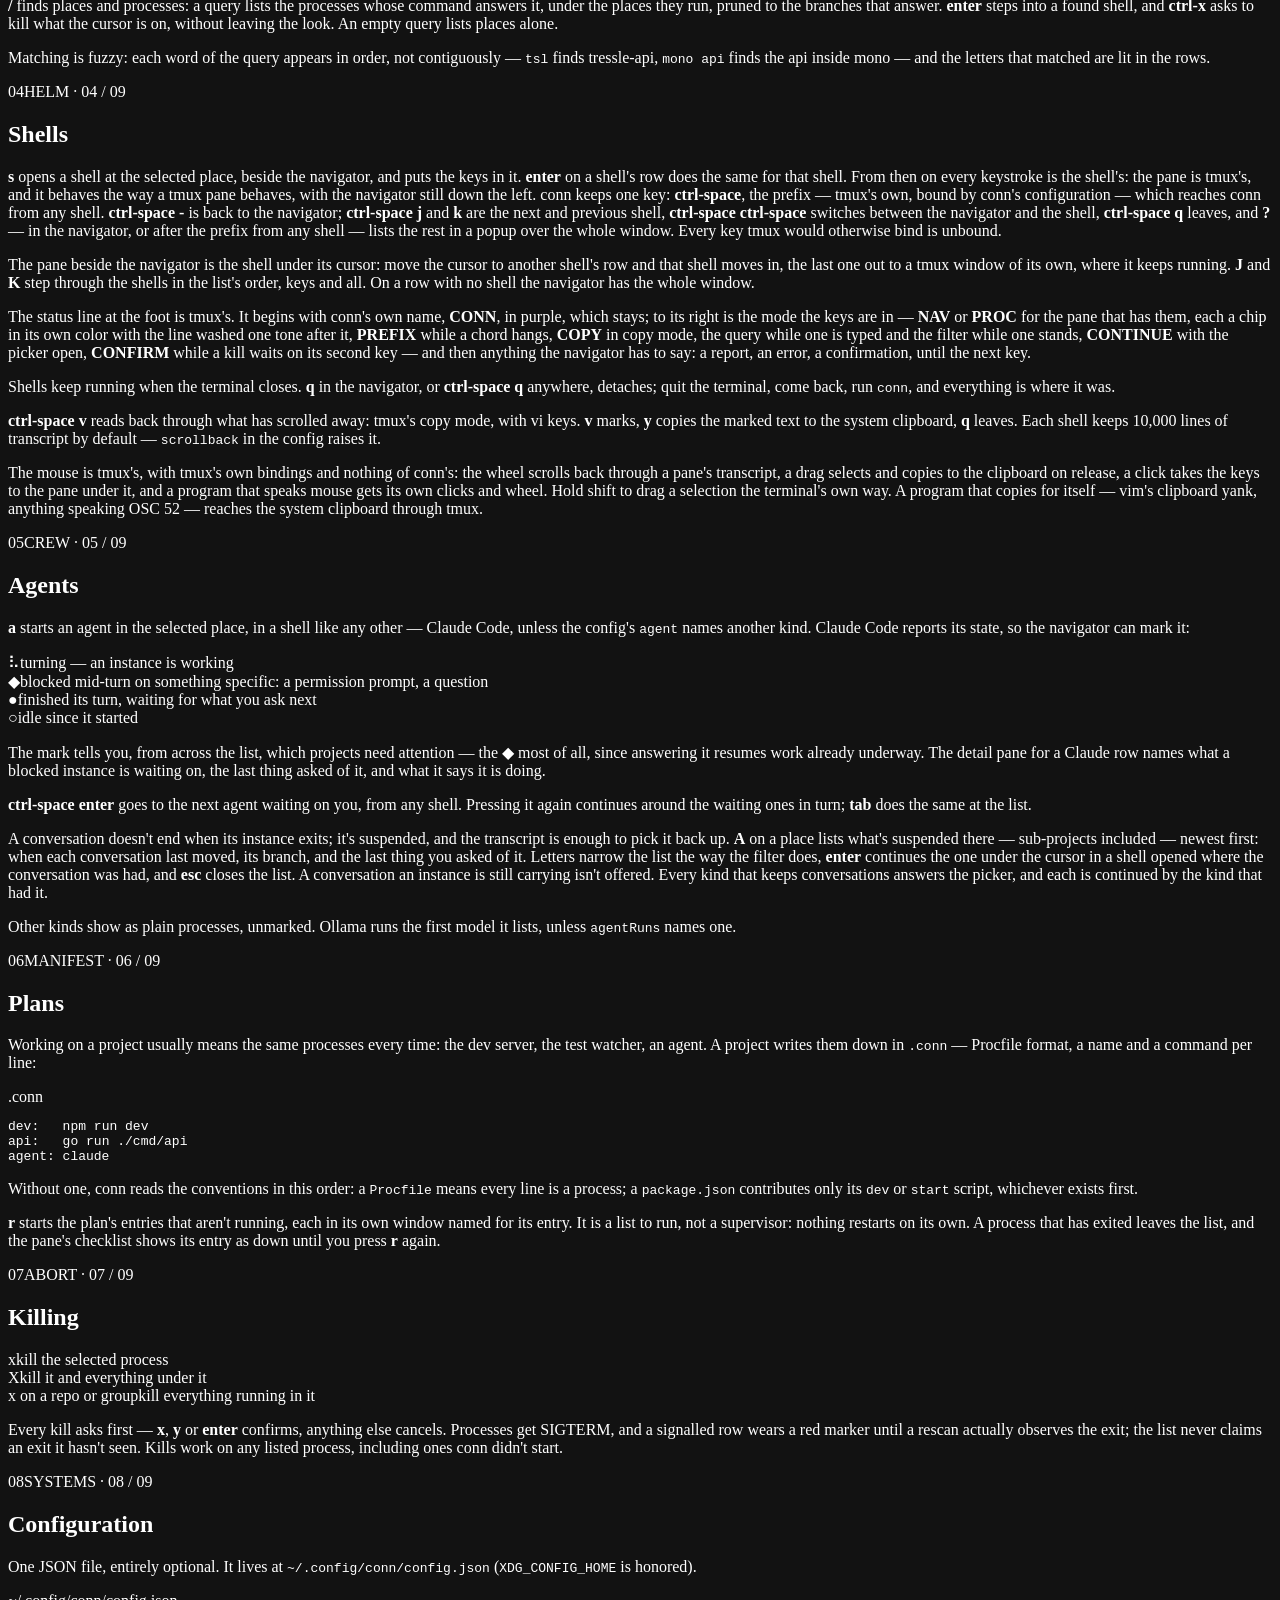
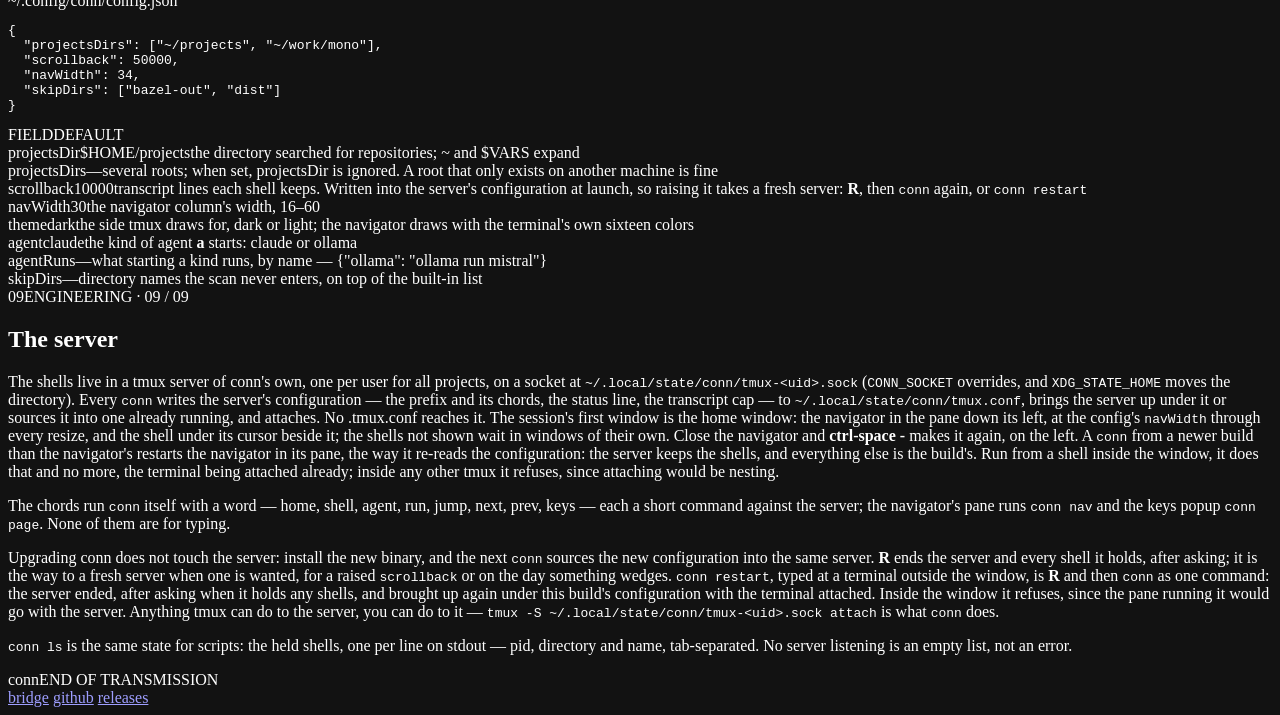
==== commit 6293e89b: "The site is the bridge conn is the station a ship is commanded from, and the site looks out of it no" ====
--- a/docs/guide/index.html
+++ b/docs/guide/index.html
@@ -25,22 +25,27 @@
 </head>
 <body>
 
+<canvas id="space" aria-hidden="true"></canvas>
+
 <div class="sheet">
 
 <header class="nav sticky">
-  <a class="brand" href="/"><span class="mark" aria-hidden="true"></span>conn<span class="ident">TERMINAL CONSOLE</span></a>
-  <nav class="nav-links">
-    <span aria-current="page">guide</span>
-    <a href="/#keys">keys</a>
-    <a href="#install">install</a>
-    <a class="accent" href="https://github.com/w0zro/conn">github ↗</a>
-  </nav>
+  <a class="brand" href="/"><span class="mark" aria-hidden="true"></span>conn<span class="ident">FLIGHT MANUAL</span></a>
+  <div class="nav-right">
+    <nav class="nav-links">
+      <a href="/">bridge</a>
+      <a href="/#keys">helm</a>
+      <a href="#install">install</a>
+      <a class="accent" href="https://github.com/w0zro/conn">github ↗</a>
+    </nav>
+    <div class="telemetry" aria-hidden="true"><span class="clock" data-clock>UTC --:--:--</span><span class="sys">NOMINAL</span></div>
+  </div>
 </header>
 
 <div class="guide">
 
 <aside class="toc">
-  <div class="toc-head">CONTENTS</div>
+  <div class="toc-head">FLIGHT MANUAL</div>
   <nav class="toc-list">
     <a href="#install"><span class="sec">01</span>Install</a>
     <a href="#first-run"><span class="sec">02</span>First run</a>
@@ -56,12 +61,12 @@
 
 <article class="doc">
 
-<p class="eyebrow">Systems manual</p>
+<p class="eyebrow">Flight manual</p>
 <h1>Guide<span class="accent">.</span></h1>
 <p class="intro">Everything conn does, in the order you'll meet it.</p>
 
 <section id="install">
-  <div class="rail"><span class="rail-id">01</span><span class="rail-line"></span><span class="rail-tag">SEC 01 / 09</span></div>
+  <div class="rail"><span class="rail-id">01</span><span class="rail-line"></span><span class="rail-tag">PREFLIGHT · 01 / 09</span></div>
   <h2>Install</h2>
   <div class="cmd" role="group" aria-label="install command">
     <span class="prompt" aria-hidden="true">$</span>
@@ -81,7 +86,7 @@
 </section>
 
 <section id="first-run">
-  <div class="rail"><span class="rail-id">02</span><span class="rail-line"></span><span class="rail-tag">SEC 02 / 09</span></div>
+  <div class="rail"><span class="rail-id">02</span><span class="rail-line"></span><span class="rail-tag">LAUNCH · 02 / 09</span></div>
   <h2>First run</h2>
   <div class="cmd lead"><code>conn</code></div>
   <p>There is nothing to set up. <code class="chip">conn</code> brings up a tmux server of its own, attaches the terminal to it, and opens the navigator down the left of the session's first window; the shell under its cursor is the pane beside it. The status line at the foot is tmux's, with the mode the keys are in. conn looks for repositories under <code class="chip">~/projects</code>; the <a class="accent" href="#configuration">config</a> points it elsewhere.</p>
@@ -93,7 +98,7 @@
 </section>
 
 <section id="navigator">
-  <div class="rail"><span class="rail-id">03</span><span class="rail-line"></span><span class="rail-tag">SEC 03 / 09</span></div>
+  <div class="rail"><span class="rail-id">03</span><span class="rail-line"></span><span class="rail-tag">NAV · 03 / 09</span></div>
   <h2>The navigator</h2>
   <p class="mb16">The left column is a tree, at most four levels deep: <b>group</b> → <b>repository</b> → <b>sub-project</b> → <b>process</b>.</p>
   <h3>Repositories</h3>
@@ -115,7 +120,7 @@
 </section>
 
 <section id="shells">
-  <div class="rail"><span class="rail-id">04</span><span class="rail-line"></span><span class="rail-tag">SEC 04 / 09</span></div>
+  <div class="rail"><span class="rail-id">04</span><span class="rail-line"></span><span class="rail-tag">HELM · 04 / 09</span></div>
   <h2>Shells</h2>
   <p><b>s</b> opens a shell at the selected place, beside the navigator, and puts the keys in it. <b>enter</b> on a shell's row does the same for that shell. From then on every keystroke is the shell's: the pane is tmux's, and it behaves the way a tmux pane behaves, with the navigator still down the left. conn keeps one key: <b>ctrl-space</b>, the prefix — tmux's own, bound by conn's configuration — which reaches conn from any shell. <b>ctrl-space -</b> is back to the navigator; <b>ctrl-space j</b> and <b>k</b> are the next and previous shell, <b>ctrl-space ctrl-space</b> switches between the navigator and the shell, <b>ctrl-space q</b> leaves, and <b>?</b> — in the navigator, or after the prefix from any shell — lists the rest in a popup over the whole window. Every key tmux would otherwise bind is unbound.</p>
   <p>The pane beside the navigator is the shell under its cursor: move the cursor to another shell's row and that shell moves in, the last one out to a tmux window of its own, where it keeps running. <b>J</b> and <b>K</b> step through the shells in the list's order, keys and all. On a row with no shell the navigator has the whole window.</p>
@@ -126,7 +131,7 @@
 </section>
 
 <section id="agents">
-  <div class="rail"><span class="rail-id">05</span><span class="rail-line"></span><span class="rail-tag">SEC 05 / 09</span></div>
+  <div class="rail"><span class="rail-id">05</span><span class="rail-line"></span><span class="rail-tag">CREW · 05 / 09</span></div>
   <h2>Agents</h2>
   <p class="mb10"><b>a</b> starts an agent in the selected place, in a shell like any other — Claude Code, unless the config's <code class="chip">agent</code> names another kind. Claude Code reports its state, so the navigator can mark it:</p>
   <div class="def">
@@ -142,7 +147,7 @@
 </section>
 
 <section id="plans">
-  <div class="rail"><span class="rail-id">06</span><span class="rail-line"></span><span class="rail-tag">SEC 06 / 09</span></div>
+  <div class="rail"><span class="rail-id">06</span><span class="rail-line"></span><span class="rail-tag">MANIFEST · 06 / 09</span></div>
   <h2>Plans</h2>
   <p>Working on a project usually means the same processes every time: the dev server, the test watcher, an agent. A project writes them down in <code class="chip">.conn</code> — Procfile format, a name and a command per line:</p>
   <div class="code-cap">.conn</div>
@@ -156,7 +161,7 @@
 </section>
 
 <section id="kills">
-  <div class="rail"><span class="rail-id">07</span><span class="rail-line"></span><span class="rail-tag">SEC 07 / 09</span></div>
+  <div class="rail"><span class="rail-id">07</span><span class="rail-line"></span><span class="rail-tag warn">ABORT · 07 / 09</span></div>
   <h2>Killing</h2>
   <div class="def">
     <div class="def-row"><span class="term w170">x</span><span class="desc">kill the selected process</span></div>
@@ -167,7 +172,7 @@
 </section>
 
 <section id="configuration">
-  <div class="rail"><span class="rail-id">08</span><span class="rail-line"></span><span class="rail-tag">SEC 08 / 09</span></div>
+  <div class="rail"><span class="rail-id">08</span><span class="rail-line"></span><span class="rail-tag">SYSTEMS · 08 / 09</span></div>
   <h2>Configuration</h2>
   <p>One JSON file, entirely optional. It lives at <code class="chip">~/.config/conn/config.json</code> (<code>XDG_CONFIG_HOME</code> is honored).</p>
   <div class="code-cap">~/.config/conn/config.json</div>
@@ -193,7 +198,7 @@
 </section>
 
 <section id="server">
-  <div class="rail"><span class="rail-id">09</span><span class="rail-line"></span><span class="rail-tag">SEC 09 / 09</span></div>
+  <div class="rail"><span class="rail-id">09</span><span class="rail-line"></span><span class="rail-tag">ENGINEERING · 09 / 09</span></div>
   <h2>The server</h2>
   <p>The shells live in a tmux server of conn's own, one per user for all projects, on a socket at <code class="chip">~/.local/state/conn/tmux-&lt;uid&gt;.sock</code> (<code>CONN_SOCKET</code> overrides, and <code>XDG_STATE_HOME</code> moves the directory). Every <code class="chip">conn</code> writes the server's configuration — the prefix and its chords, the status line, the transcript cap — to <code class="chip">~/.local/state/conn/tmux.conf</code>, brings the server up under it or sources it into one already running, and attaches. No .tmux.conf reaches it. The session's first window is the home window: the navigator in the pane down its left, at the config's <code class="chip">navWidth</code> through every resize, and the shell under its cursor beside it; the shells not shown wait in windows of their own. Close the navigator and <b>ctrl-space -</b> makes it again, on the left. A <code class="chip">conn</code> from a newer build than the navigator's restarts the navigator in its pane, the way it re-reads the configuration: the server keeps the shells, and everything else is the build's. Run from a shell inside the window, it does that and no more, the terminal being attached already; inside any other tmux it refuses, since attaching would be nesting.</p>
   <p>The chords run <code>conn</code> itself with a word — home, shell, agent, run, jump, next, prev, keys — each a short command against the server; the navigator's pane runs <code>conn nav</code> and the keys popup <code>conn page</code>. None of them are for typing.</p>
@@ -206,9 +211,9 @@
 </div>
 
 <footer class="footer rule-top">
-  <span class="brand"><span class="mark" aria-hidden="true"></span>conn</span>
+  <span class="brand"><span class="mark" aria-hidden="true"></span>conn<span class="ident">END OF TRANSMISSION</span></span>
   <nav class="foot-links">
-    <a href="/">home</a>
+    <a href="/">bridge</a>
     <a href="https://github.com/w0zro/conn">github</a>
     <a href="https://github.com/w0zro/conn/releases">releases</a>
   </nav>
@@ -246,6 +251,7 @@
   });
 }
 </script>
+<script src="/space.js"></script>
 
 </body>
 </html>
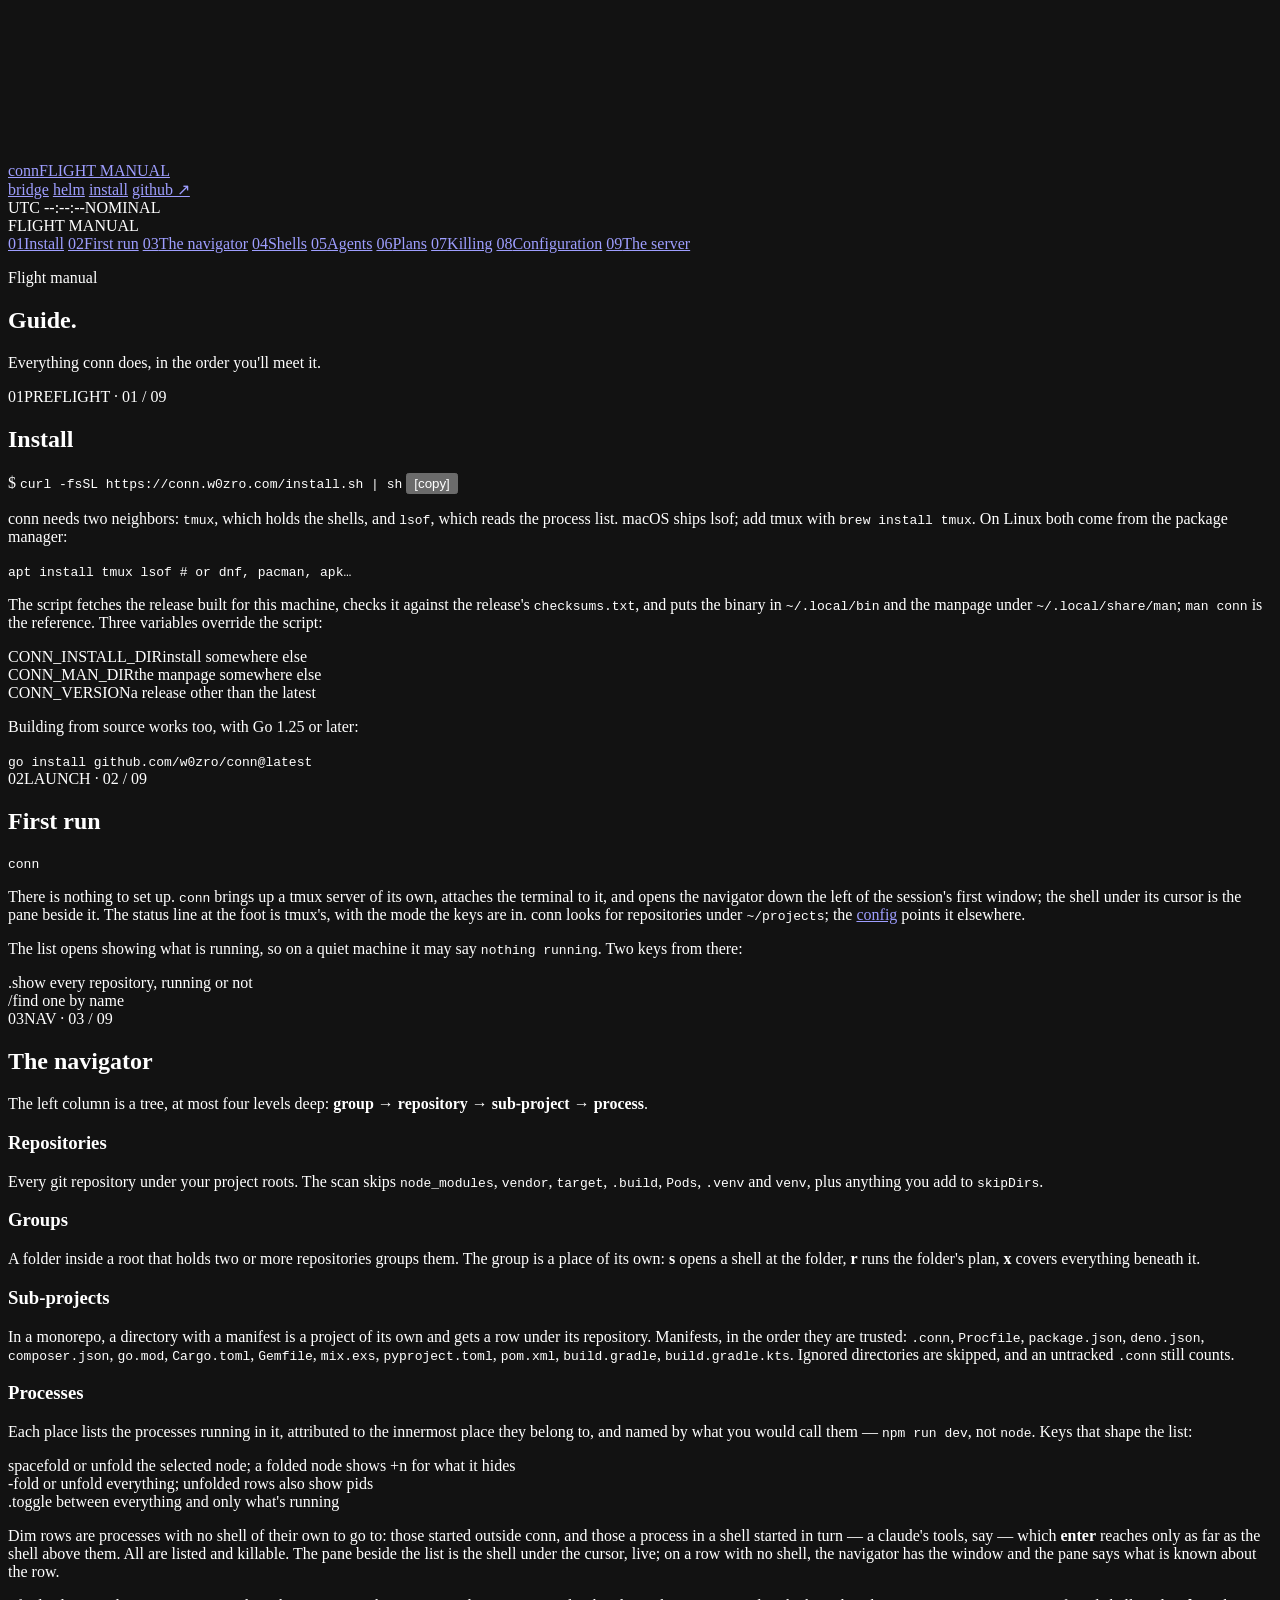
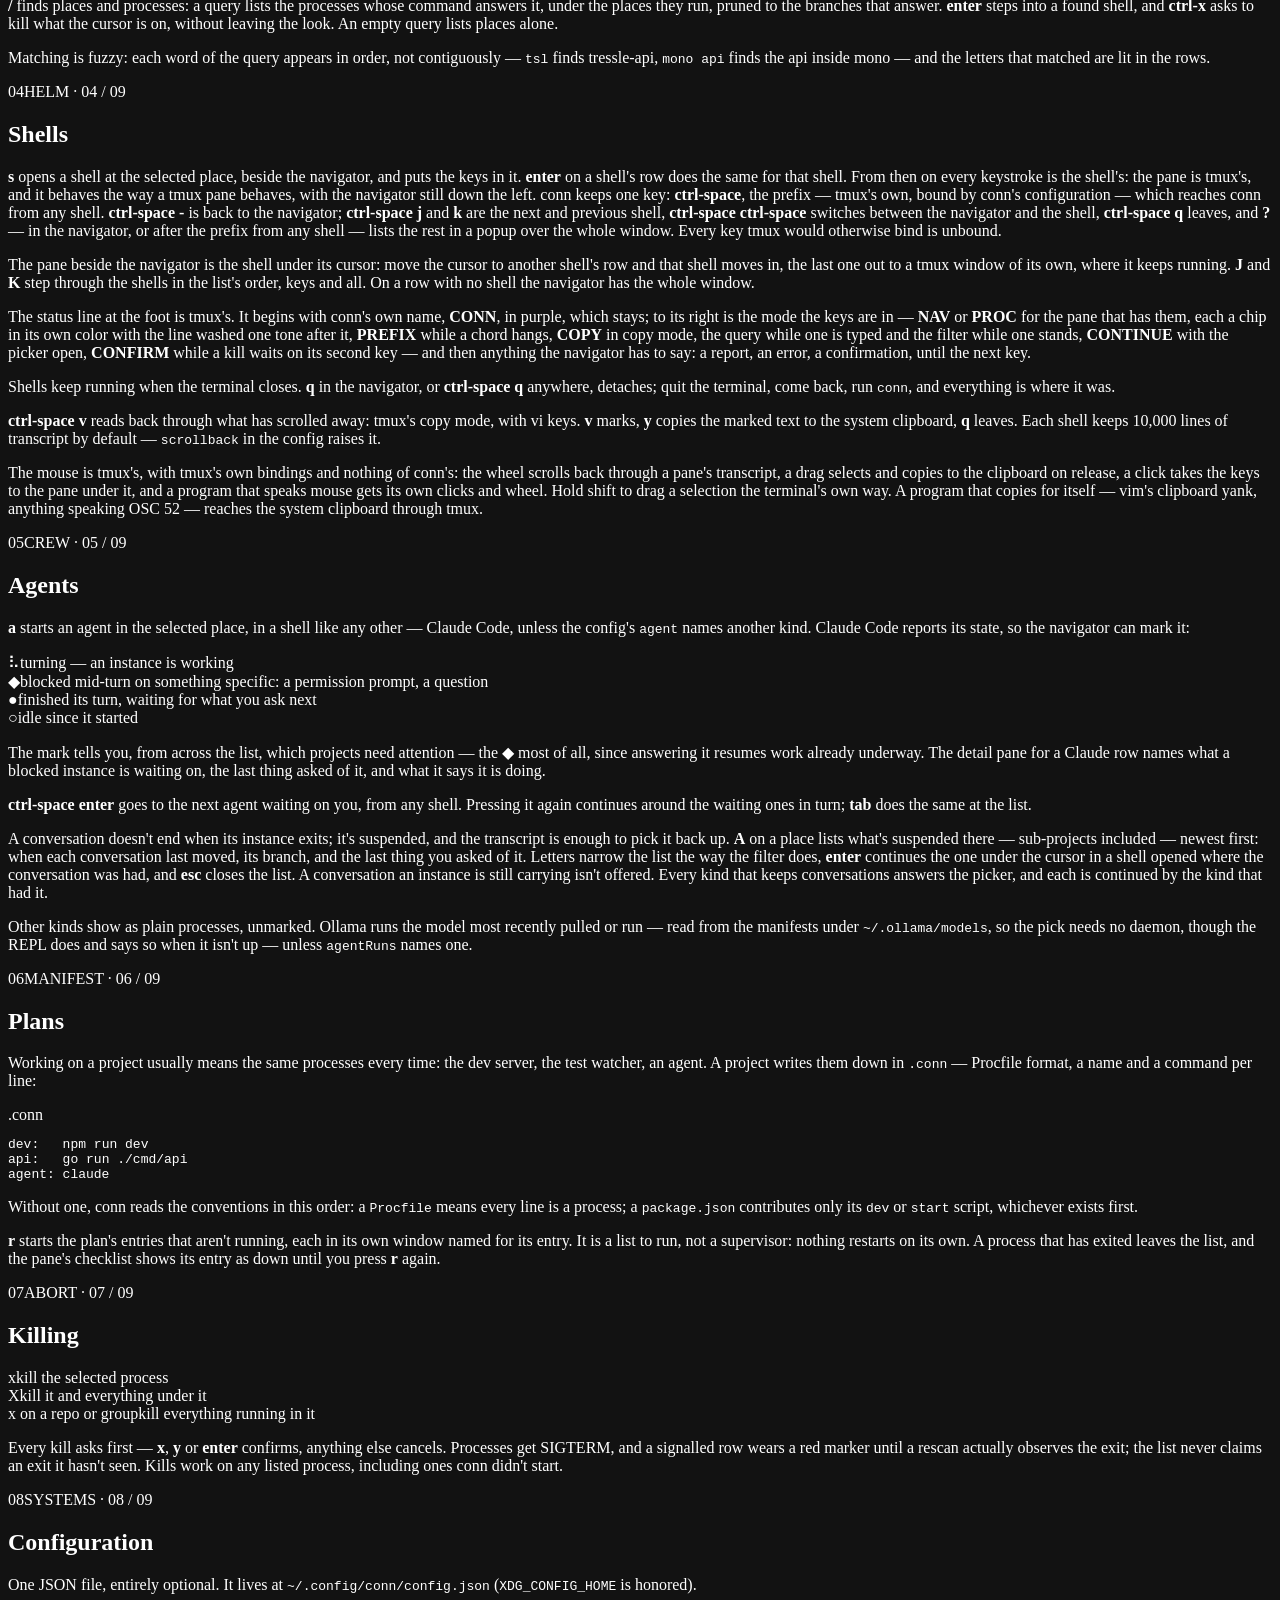
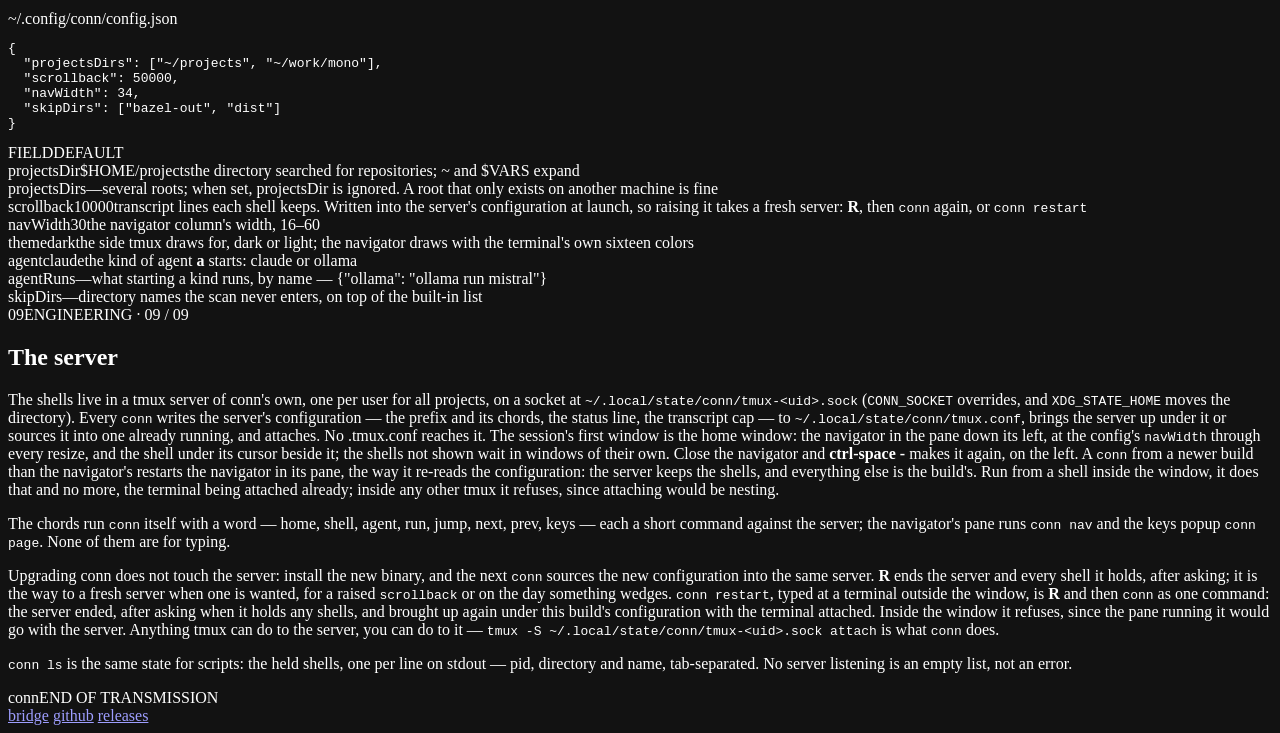
==== commit 94897b00: "Ollama starts the model most recently pulled or run a with ollama as the kind asked the daemon for i" ====
--- a/docs/guide/index.html
+++ b/docs/guide/index.html
@@ -143,7 +143,7 @@
   <p>The mark tells you, from across the list, which projects need attention — the ◆ most of all, since answering it resumes work already underway. The detail pane for a Claude row names what a blocked instance is waiting on, the last thing asked of it, and what it says it is doing.</p>
   <p><b>ctrl-space enter</b> goes to the next agent waiting on you, from any shell. Pressing it again continues around the waiting ones in turn; <b>tab</b> does the same at the list.</p>
   <p>A conversation doesn't end when its instance exits; it's suspended, and the transcript is enough to pick it back up. <b>A</b> on a place lists what's suspended there — sub-projects included — newest first: when each conversation last moved, its branch, and the last thing you asked of it. Letters narrow the list the way the filter does, <b>enter</b> continues the one under the cursor in a shell opened where the conversation was had, and <b>esc</b> closes the list. A conversation an instance is still carrying isn't offered. Every kind that keeps conversations answers the picker, and each is continued by the kind that had it.</p>
-  <p>Other kinds show as plain processes, unmarked. Ollama runs the first model it lists, unless <code class="chip">agentRuns</code> names one.</p>
+  <p>Other kinds show as plain processes, unmarked. Ollama runs the model most recently pulled or run — read from the manifests under <code class="chip">~/.ollama/models</code>, so the pick needs no daemon, though the REPL does and says so when it isn't up — unless <code class="chip">agentRuns</code> names one.</p>
 </section>
 
 <section id="plans">
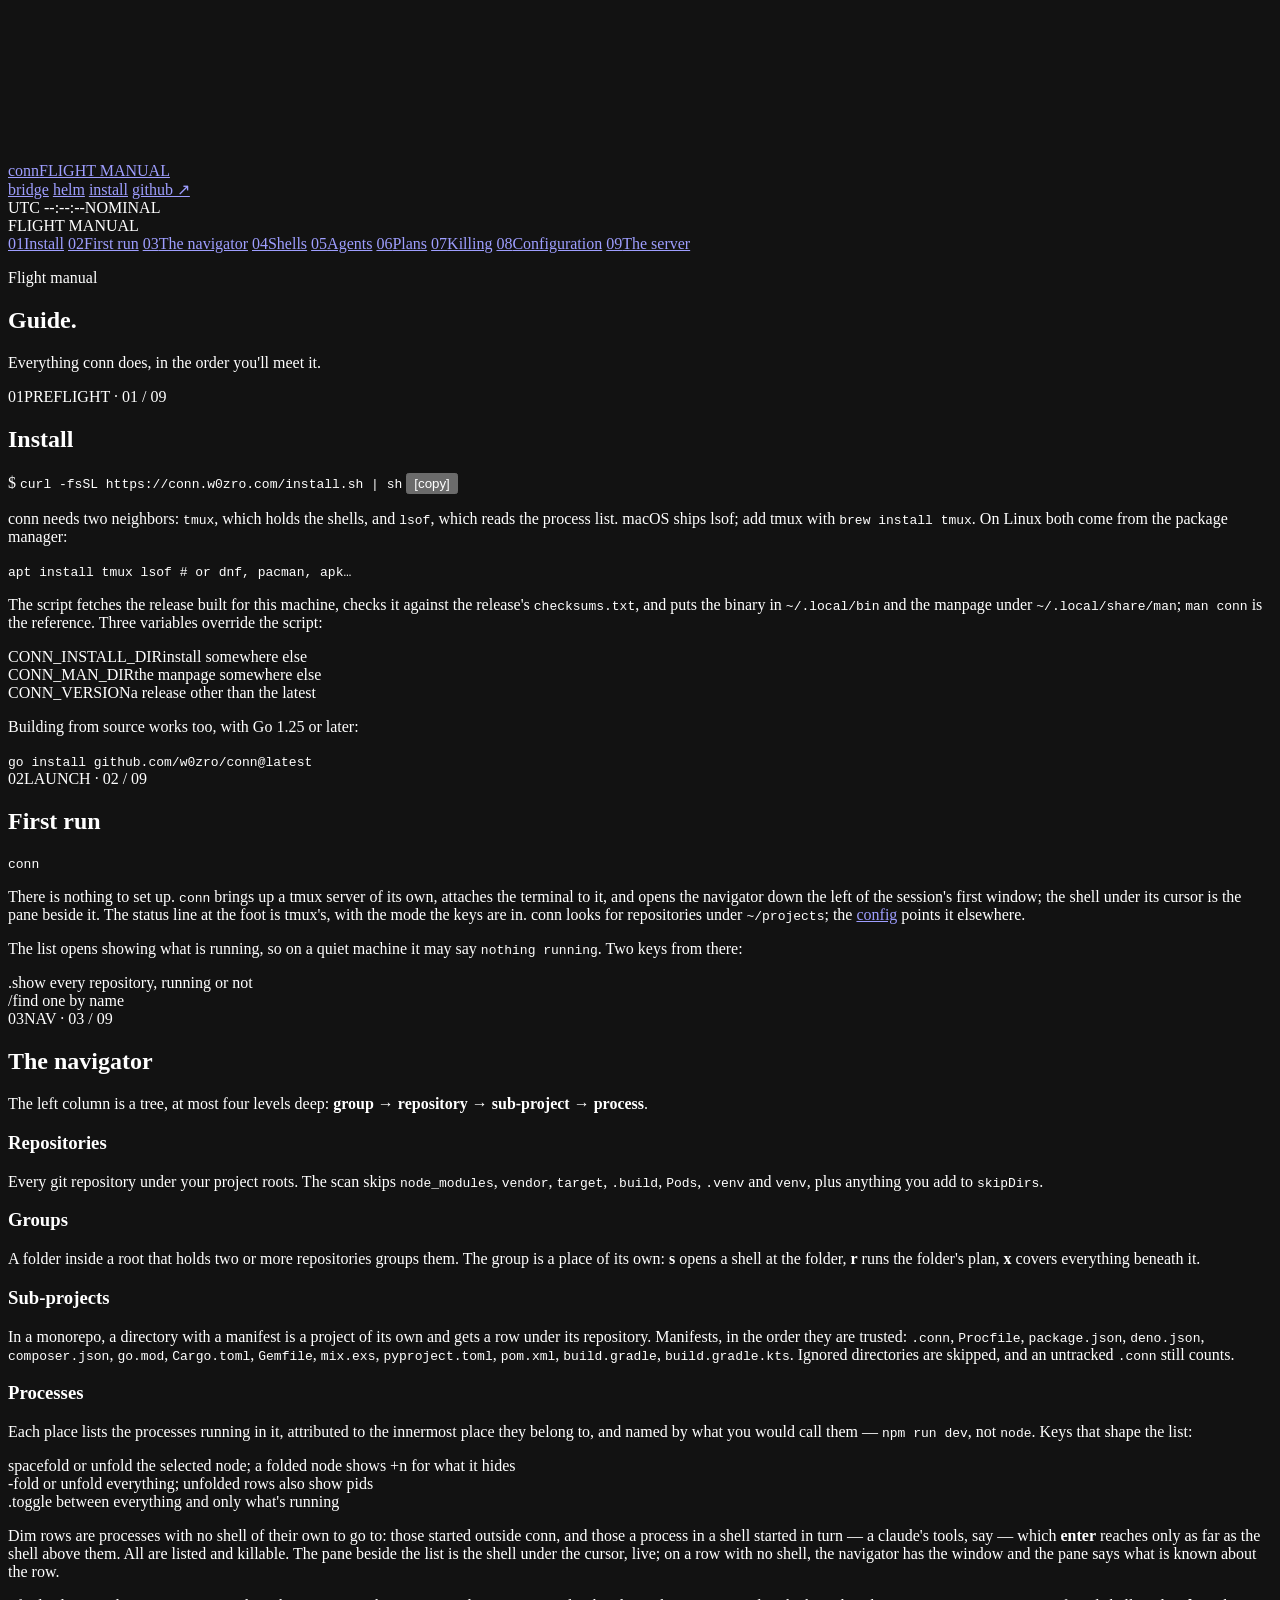
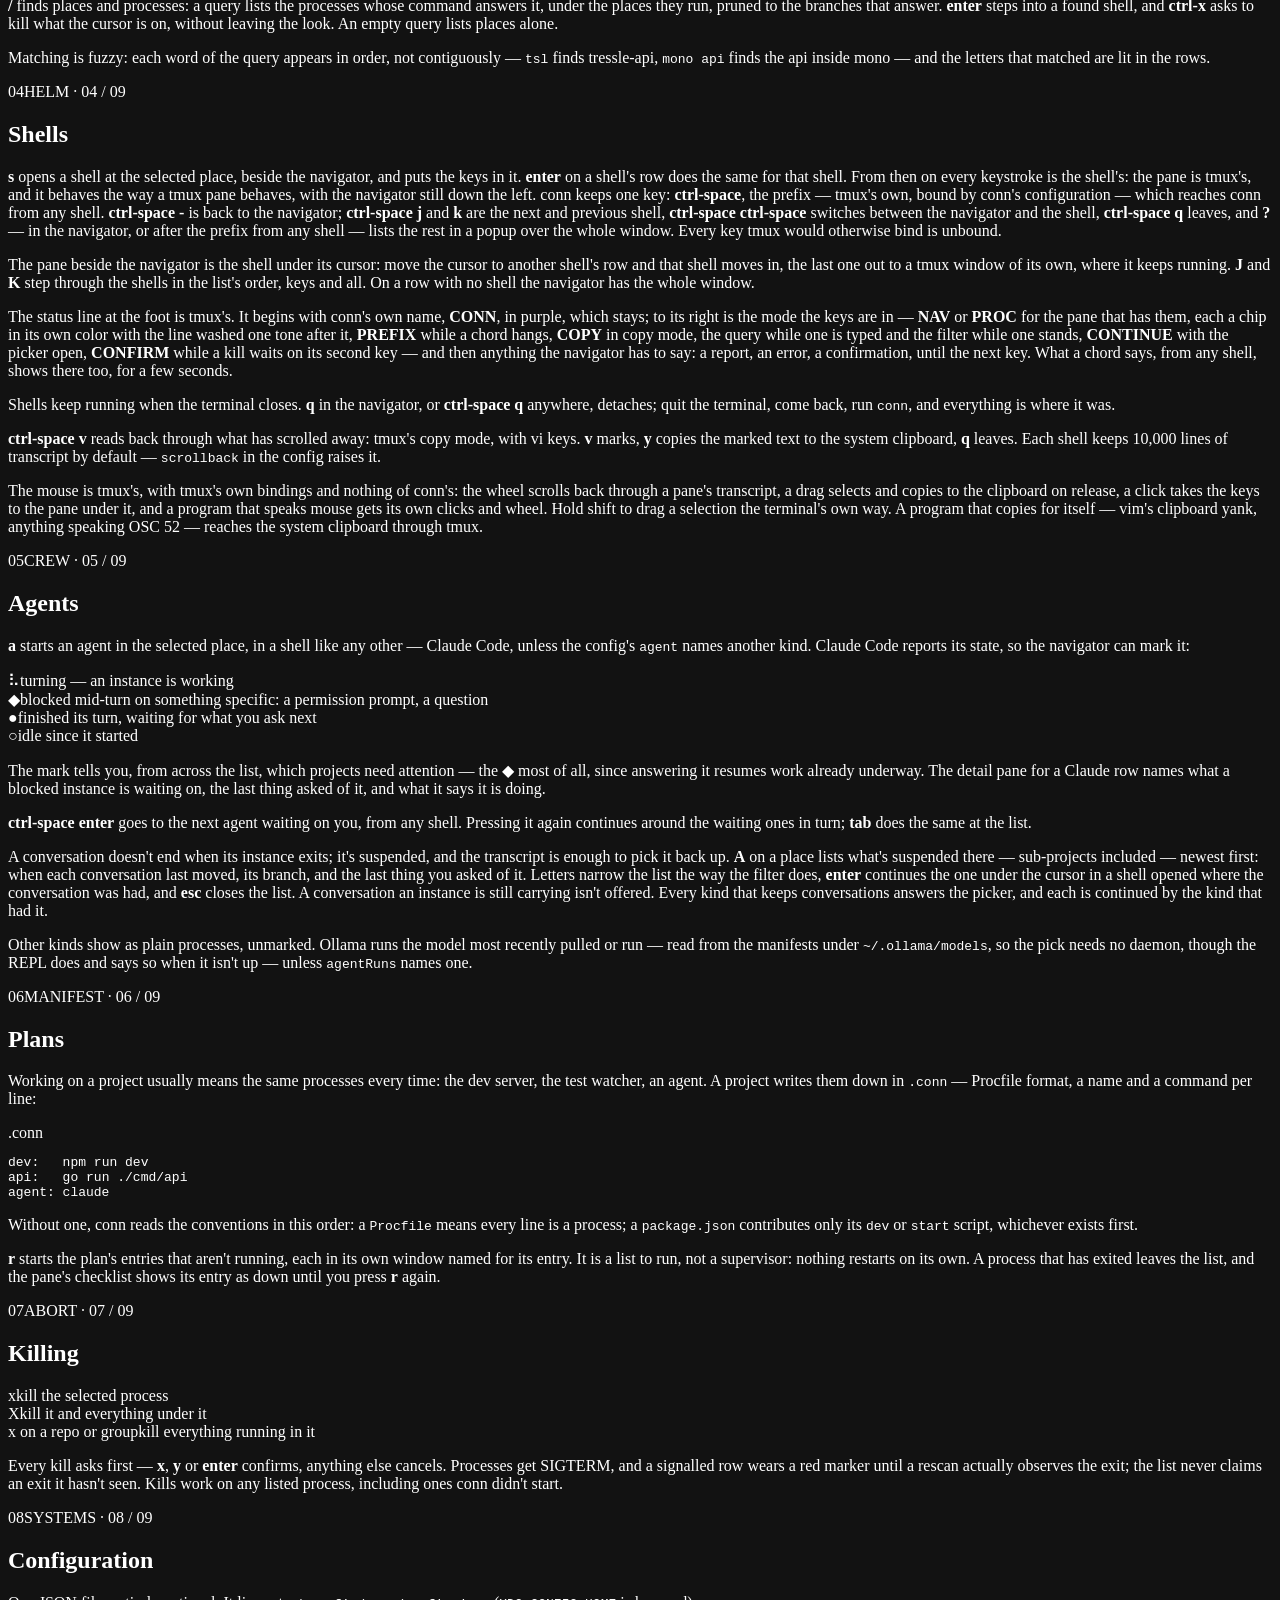
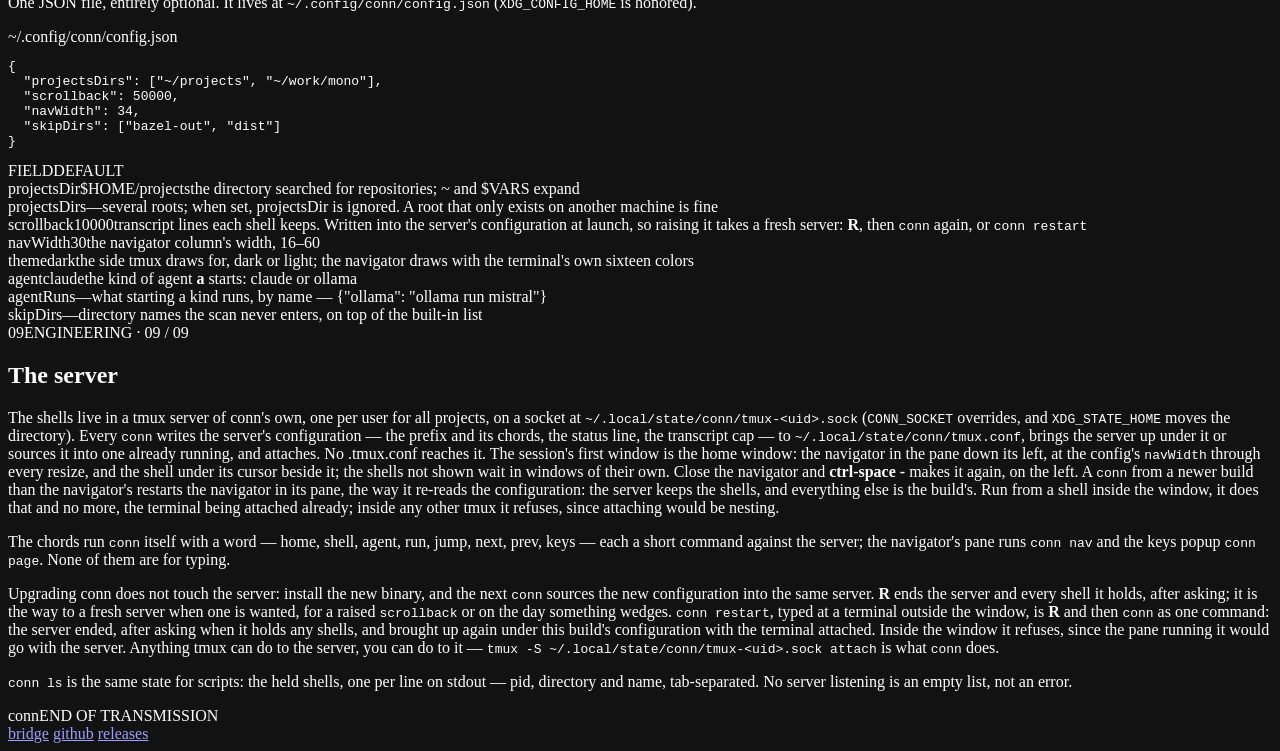
==== commit e89640dc: "A chord says its piece in the navigator's message slot What a chord could not do was said through di" ====
--- a/docs/guide/index.html
+++ b/docs/guide/index.html
@@ -124,7 +124,7 @@
   <h2>Shells</h2>
   <p><b>s</b> opens a shell at the selected place, beside the navigator, and puts the keys in it. <b>enter</b> on a shell's row does the same for that shell. From then on every keystroke is the shell's: the pane is tmux's, and it behaves the way a tmux pane behaves, with the navigator still down the left. conn keeps one key: <b>ctrl-space</b>, the prefix — tmux's own, bound by conn's configuration — which reaches conn from any shell. <b>ctrl-space -</b> is back to the navigator; <b>ctrl-space j</b> and <b>k</b> are the next and previous shell, <b>ctrl-space ctrl-space</b> switches between the navigator and the shell, <b>ctrl-space q</b> leaves, and <b>?</b> — in the navigator, or after the prefix from any shell — lists the rest in a popup over the whole window. Every key tmux would otherwise bind is unbound.</p>
   <p>The pane beside the navigator is the shell under its cursor: move the cursor to another shell's row and that shell moves in, the last one out to a tmux window of its own, where it keeps running. <b>J</b> and <b>K</b> step through the shells in the list's order, keys and all. On a row with no shell the navigator has the whole window.</p>
-  <p>The status line at the foot is tmux's. It begins with conn's own name, <b>CONN</b>, in purple, which stays; to its right is the mode the keys are in — <b>NAV</b> or <b>PROC</b> for the pane that has them, each a chip in its own color with the line washed one tone after it, <b>PREFIX</b> while a chord hangs, <b>COPY</b> in copy mode, the query while one is typed and the filter while one stands, <b>CONTINUE</b> with the picker open, <b>CONFIRM</b> while a kill waits on its second key — and then anything the navigator has to say: a report, an error, a confirmation, until the next key.</p>
+  <p>The status line at the foot is tmux's. It begins with conn's own name, <b>CONN</b>, in purple, which stays; to its right is the mode the keys are in — <b>NAV</b> or <b>PROC</b> for the pane that has them, each a chip in its own color with the line washed one tone after it, <b>PREFIX</b> while a chord hangs, <b>COPY</b> in copy mode, the query while one is typed and the filter while one stands, <b>CONTINUE</b> with the picker open, <b>CONFIRM</b> while a kill waits on its second key — and then anything the navigator has to say: a report, an error, a confirmation, until the next key. What a chord says, from any shell, shows there too, for a few seconds.</p>
   <p>Shells keep running when the terminal closes. <b>q</b> in the navigator, or <b>ctrl-space q</b> anywhere, detaches; quit the terminal, come back, run <code class="chip">conn</code>, and everything is where it was.</p>
   <p><b>ctrl-space v</b> reads back through what has scrolled away: tmux's copy mode, with vi keys. <b>v</b> marks, <b>y</b> copies the marked text to the system clipboard, <b>q</b> leaves. Each shell keeps 10,000 lines of transcript by default — <code class="chip">scrollback</code> in the config raises it.</p>
   <p>The mouse is tmux's, with tmux's own bindings and nothing of conn's: the wheel scrolls back through a pane's transcript, a drag selects and copies to the clipboard on release, a click takes the keys to the pane under it, and a program that speaks mouse gets its own clicks and wheel. Hold shift to drag a selection the terminal's own way. A program that copies for itself — vim's clipboard yank, anything speaking OSC 52 — reaches the system clipboard through tmux.</p>
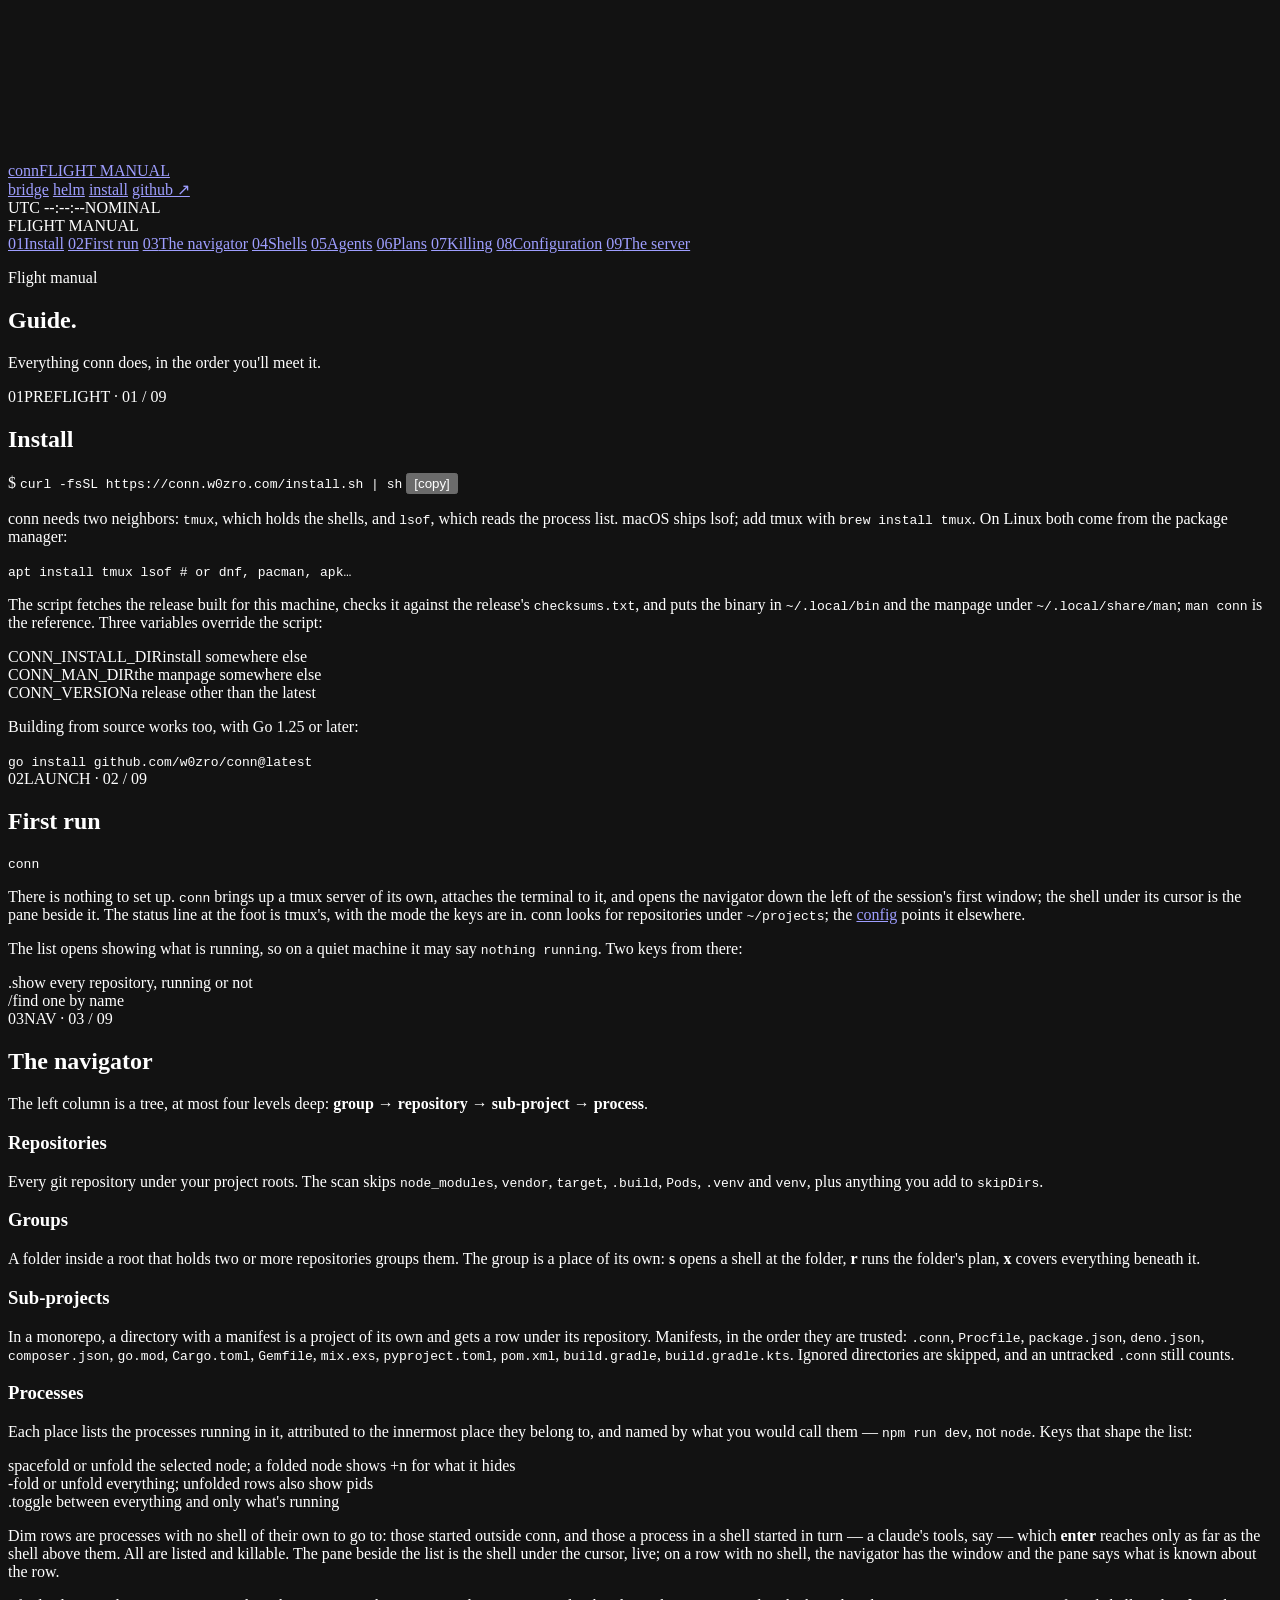
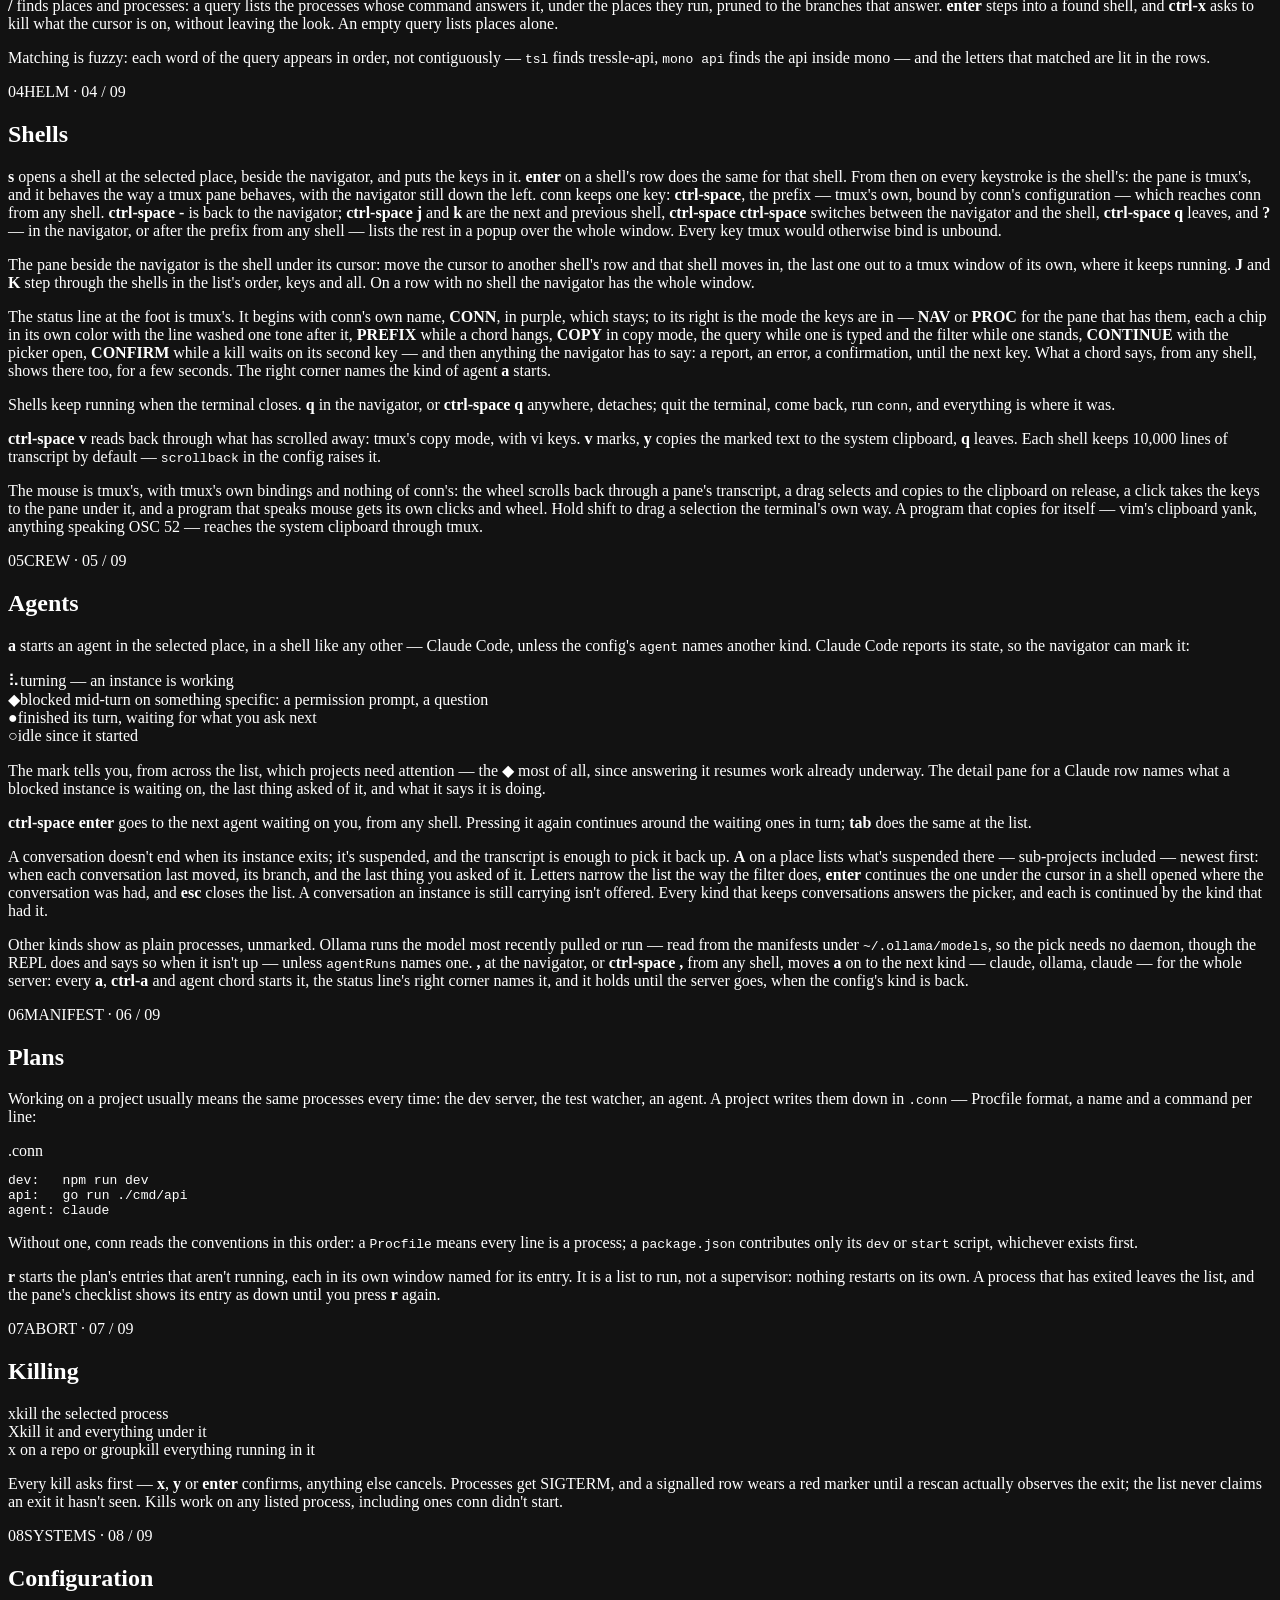
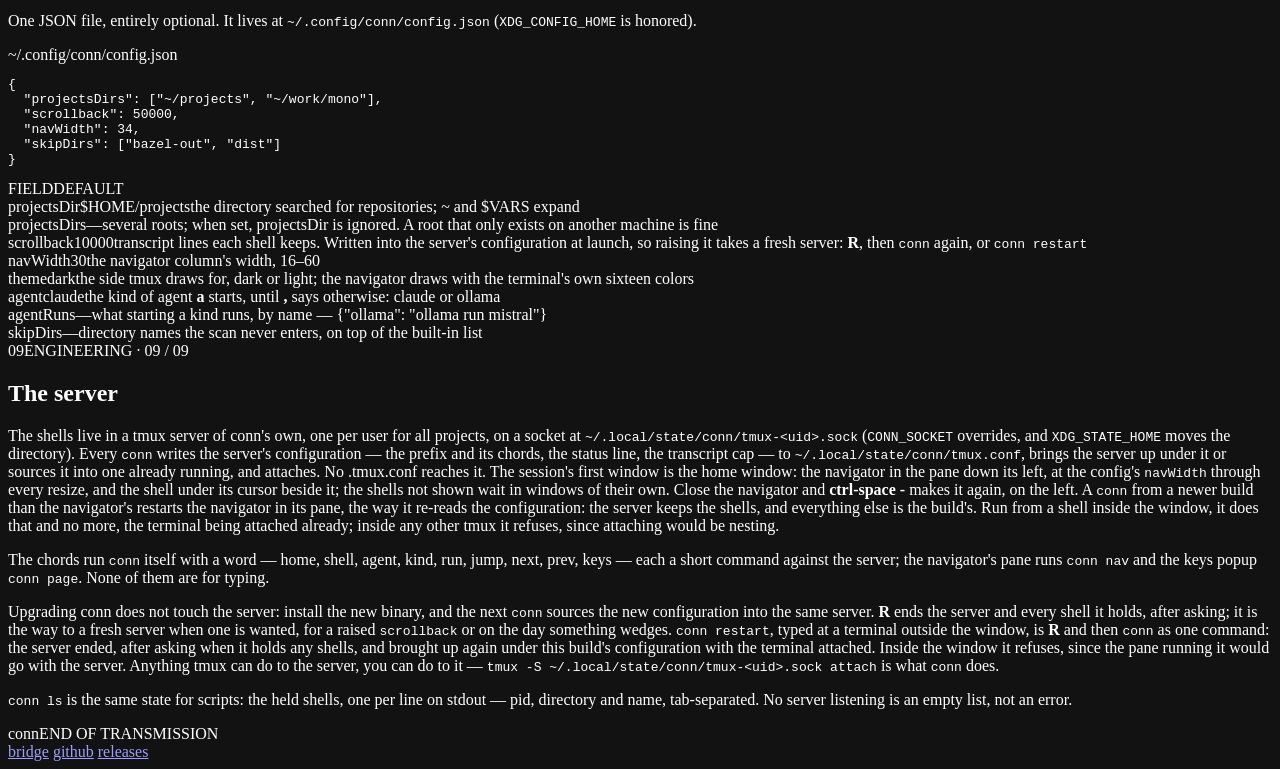
==== commit 4fb65833: ", moves a on to the next kind of agent, for the whole server Which kind a starts was the config's al" ====
--- a/docs/guide/index.html
+++ b/docs/guide/index.html
@@ -124,7 +124,7 @@
   <h2>Shells</h2>
   <p><b>s</b> opens a shell at the selected place, beside the navigator, and puts the keys in it. <b>enter</b> on a shell's row does the same for that shell. From then on every keystroke is the shell's: the pane is tmux's, and it behaves the way a tmux pane behaves, with the navigator still down the left. conn keeps one key: <b>ctrl-space</b>, the prefix — tmux's own, bound by conn's configuration — which reaches conn from any shell. <b>ctrl-space -</b> is back to the navigator; <b>ctrl-space j</b> and <b>k</b> are the next and previous shell, <b>ctrl-space ctrl-space</b> switches between the navigator and the shell, <b>ctrl-space q</b> leaves, and <b>?</b> — in the navigator, or after the prefix from any shell — lists the rest in a popup over the whole window. Every key tmux would otherwise bind is unbound.</p>
   <p>The pane beside the navigator is the shell under its cursor: move the cursor to another shell's row and that shell moves in, the last one out to a tmux window of its own, where it keeps running. <b>J</b> and <b>K</b> step through the shells in the list's order, keys and all. On a row with no shell the navigator has the whole window.</p>
-  <p>The status line at the foot is tmux's. It begins with conn's own name, <b>CONN</b>, in purple, which stays; to its right is the mode the keys are in — <b>NAV</b> or <b>PROC</b> for the pane that has them, each a chip in its own color with the line washed one tone after it, <b>PREFIX</b> while a chord hangs, <b>COPY</b> in copy mode, the query while one is typed and the filter while one stands, <b>CONTINUE</b> with the picker open, <b>CONFIRM</b> while a kill waits on its second key — and then anything the navigator has to say: a report, an error, a confirmation, until the next key. What a chord says, from any shell, shows there too, for a few seconds.</p>
+  <p>The status line at the foot is tmux's. It begins with conn's own name, <b>CONN</b>, in purple, which stays; to its right is the mode the keys are in — <b>NAV</b> or <b>PROC</b> for the pane that has them, each a chip in its own color with the line washed one tone after it, <b>PREFIX</b> while a chord hangs, <b>COPY</b> in copy mode, the query while one is typed and the filter while one stands, <b>CONTINUE</b> with the picker open, <b>CONFIRM</b> while a kill waits on its second key — and then anything the navigator has to say: a report, an error, a confirmation, until the next key. What a chord says, from any shell, shows there too, for a few seconds. The right corner names the kind of agent <b>a</b> starts.</p>
   <p>Shells keep running when the terminal closes. <b>q</b> in the navigator, or <b>ctrl-space q</b> anywhere, detaches; quit the terminal, come back, run <code class="chip">conn</code>, and everything is where it was.</p>
   <p><b>ctrl-space v</b> reads back through what has scrolled away: tmux's copy mode, with vi keys. <b>v</b> marks, <b>y</b> copies the marked text to the system clipboard, <b>q</b> leaves. Each shell keeps 10,000 lines of transcript by default — <code class="chip">scrollback</code> in the config raises it.</p>
   <p>The mouse is tmux's, with tmux's own bindings and nothing of conn's: the wheel scrolls back through a pane's transcript, a drag selects and copies to the clipboard on release, a click takes the keys to the pane under it, and a program that speaks mouse gets its own clicks and wheel. Hold shift to drag a selection the terminal's own way. A program that copies for itself — vim's clipboard yank, anything speaking OSC 52 — reaches the system clipboard through tmux.</p>
@@ -143,7 +143,7 @@
   <p>The mark tells you, from across the list, which projects need attention — the ◆ most of all, since answering it resumes work already underway. The detail pane for a Claude row names what a blocked instance is waiting on, the last thing asked of it, and what it says it is doing.</p>
   <p><b>ctrl-space enter</b> goes to the next agent waiting on you, from any shell. Pressing it again continues around the waiting ones in turn; <b>tab</b> does the same at the list.</p>
   <p>A conversation doesn't end when its instance exits; it's suspended, and the transcript is enough to pick it back up. <b>A</b> on a place lists what's suspended there — sub-projects included — newest first: when each conversation last moved, its branch, and the last thing you asked of it. Letters narrow the list the way the filter does, <b>enter</b> continues the one under the cursor in a shell opened where the conversation was had, and <b>esc</b> closes the list. A conversation an instance is still carrying isn't offered. Every kind that keeps conversations answers the picker, and each is continued by the kind that had it.</p>
-  <p>Other kinds show as plain processes, unmarked. Ollama runs the model most recently pulled or run — read from the manifests under <code class="chip">~/.ollama/models</code>, so the pick needs no daemon, though the REPL does and says so when it isn't up — unless <code class="chip">agentRuns</code> names one.</p>
+  <p>Other kinds show as plain processes, unmarked. Ollama runs the model most recently pulled or run — read from the manifests under <code class="chip">~/.ollama/models</code>, so the pick needs no daemon, though the REPL does and says so when it isn't up — unless <code class="chip">agentRuns</code> names one. <b>,</b> at the navigator, or <b>ctrl-space ,</b> from any shell, moves <b>a</b> on to the next kind — claude, ollama, claude — for the whole server: every <b>a</b>, <b>ctrl-a</b> and agent chord starts it, the status line's right corner names it, and it holds until the server goes, when the config's kind is back.</p>
 </section>
 
 <section id="plans">
@@ -191,7 +191,7 @@
     <div class="fields-row"><span class="f-name">scrollback</span><span class="f-default">10000</span><span class="f-desc">transcript lines each shell keeps. Written into the server's configuration at launch, so raising it takes a fresh server: <b>R</b>, then <code>conn</code> again, or <code class="chip">conn restart</code></span></div>
     <div class="fields-row"><span class="f-name">navWidth</span><span class="f-default">30</span><span class="f-desc">the navigator column's width, 16–60</span></div>
     <div class="fields-row"><span class="f-name">theme</span><span class="f-default">dark</span><span class="f-desc">the side tmux draws for, dark or light; the navigator draws with the terminal's own sixteen colors</span></div>
-    <div class="fields-row"><span class="f-name">agent</span><span class="f-default">claude</span><span class="f-desc">the kind of agent <b>a</b> starts: claude or ollama</span></div>
+    <div class="fields-row"><span class="f-name">agent</span><span class="f-default">claude</span><span class="f-desc">the kind of agent <b>a</b> starts, until <b>,</b> says otherwise: claude or ollama</span></div>
     <div class="fields-row"><span class="f-name">agentRuns</span><span class="f-default">—</span><span class="f-desc">what starting a kind runs, by name — {"ollama": "ollama run mistral"}</span></div>
     <div class="fields-row"><span class="f-name">skipDirs</span><span class="f-default">—</span><span class="f-desc">directory names the scan never enters, on top of the built-in list</span></div>
   </div>
@@ -201,7 +201,7 @@
   <div class="rail"><span class="rail-id">09</span><span class="rail-line"></span><span class="rail-tag">ENGINEERING · 09 / 09</span></div>
   <h2>The server</h2>
   <p>The shells live in a tmux server of conn's own, one per user for all projects, on a socket at <code class="chip">~/.local/state/conn/tmux-&lt;uid&gt;.sock</code> (<code>CONN_SOCKET</code> overrides, and <code>XDG_STATE_HOME</code> moves the directory). Every <code class="chip">conn</code> writes the server's configuration — the prefix and its chords, the status line, the transcript cap — to <code class="chip">~/.local/state/conn/tmux.conf</code>, brings the server up under it or sources it into one already running, and attaches. No .tmux.conf reaches it. The session's first window is the home window: the navigator in the pane down its left, at the config's <code class="chip">navWidth</code> through every resize, and the shell under its cursor beside it; the shells not shown wait in windows of their own. Close the navigator and <b>ctrl-space -</b> makes it again, on the left. A <code class="chip">conn</code> from a newer build than the navigator's restarts the navigator in its pane, the way it re-reads the configuration: the server keeps the shells, and everything else is the build's. Run from a shell inside the window, it does that and no more, the terminal being attached already; inside any other tmux it refuses, since attaching would be nesting.</p>
-  <p>The chords run <code>conn</code> itself with a word — home, shell, agent, run, jump, next, prev, keys — each a short command against the server; the navigator's pane runs <code>conn nav</code> and the keys popup <code>conn page</code>. None of them are for typing.</p>
+  <p>The chords run <code>conn</code> itself with a word — home, shell, agent, kind, run, jump, next, prev, keys — each a short command against the server; the navigator's pane runs <code>conn nav</code> and the keys popup <code>conn page</code>. None of them are for typing.</p>
   <p>Upgrading conn does not touch the server: install the new binary, and the next <code class="chip">conn</code> sources the new configuration into the same server. <b>R</b> ends the server and every shell it holds, after asking; it is the way to a fresh server when one is wanted, for a raised <code class="chip">scrollback</code> or on the day something wedges. <code class="chip">conn restart</code>, typed at a terminal outside the window, is <b>R</b> and then <code>conn</code> as one command: the server ended, after asking when it holds any shells, and brought up again under this build's configuration with the terminal attached. Inside the window it refuses, since the pane running it would go with the server. Anything tmux can do to the server, you can do to it — <code class="chip">tmux -S ~/.local/state/conn/tmux-&lt;uid&gt;.sock attach</code> is what <code>conn</code> does.</p>
   <p><code class="chip">conn ls</code> is the same state for scripts: the held shells, one per line on stdout — pid, directory and name, tab-separated. No server listening is an empty list, not an error.</p>
 </section>
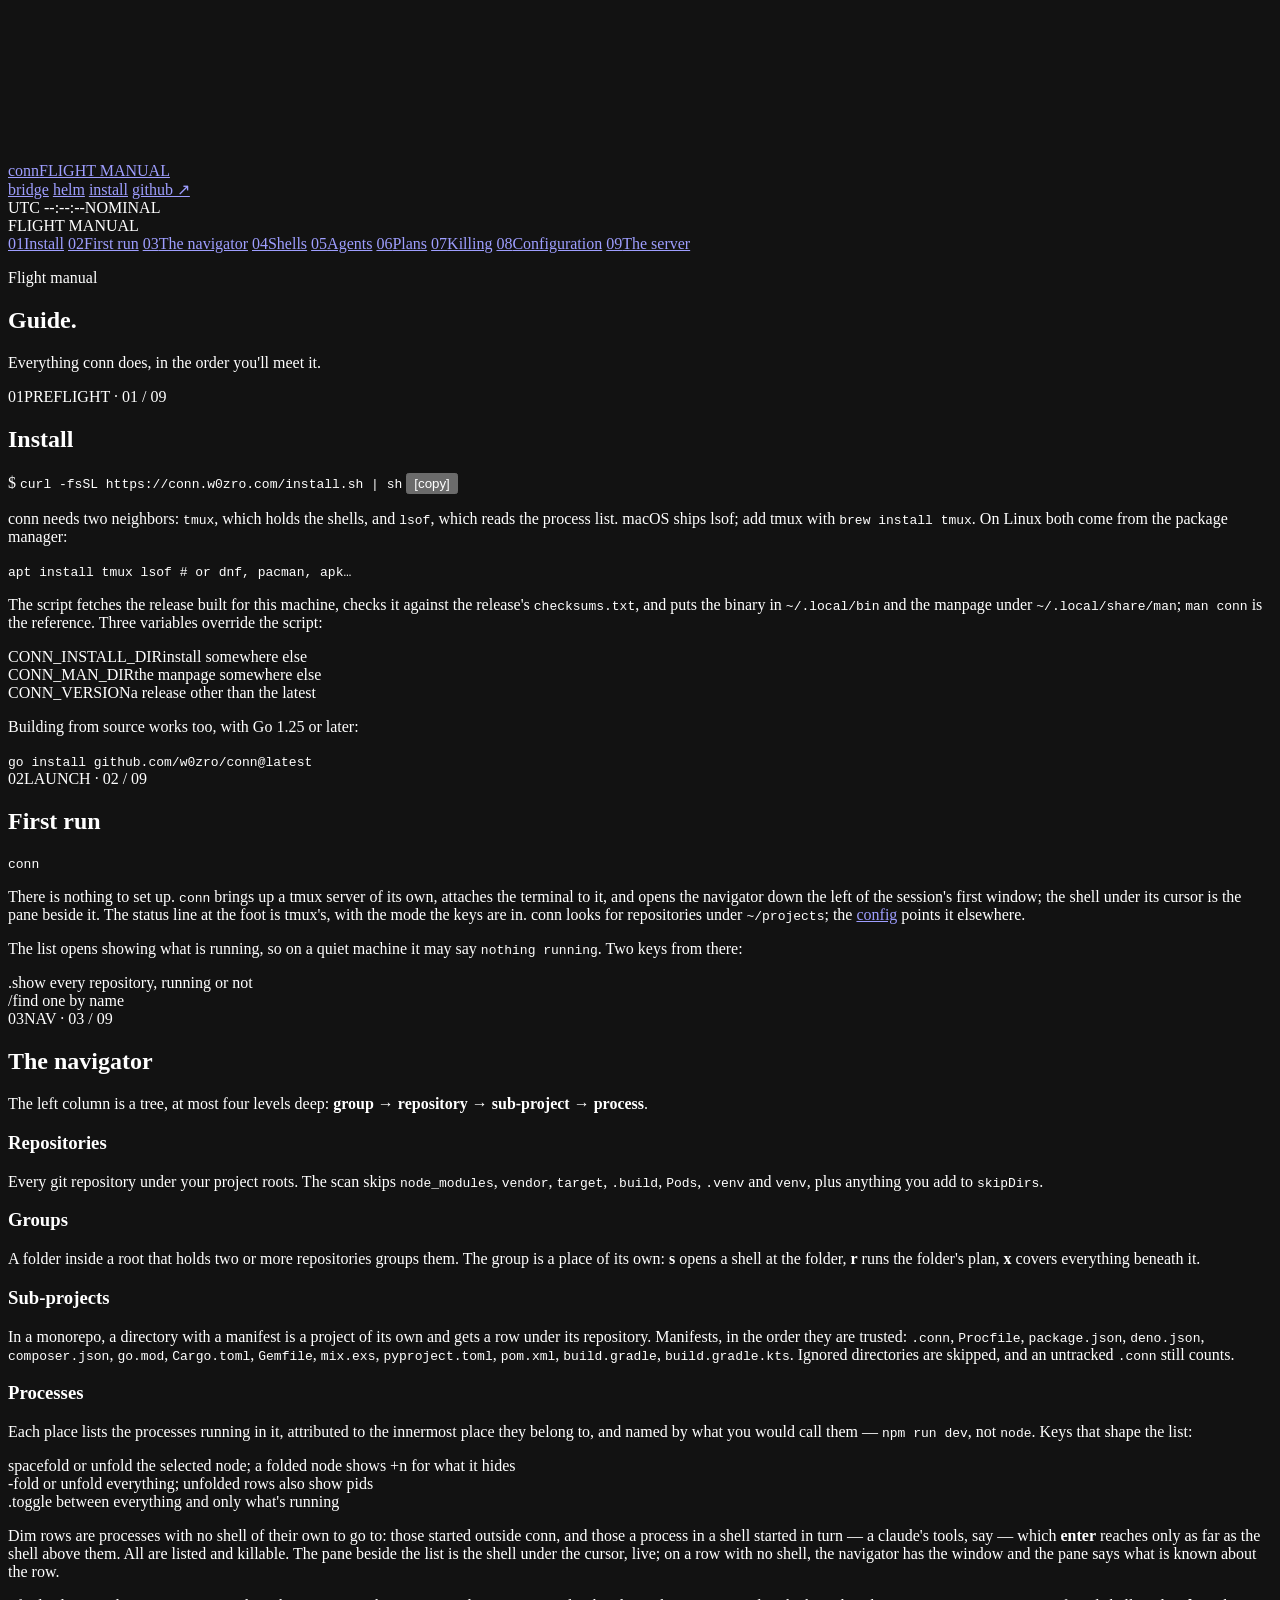
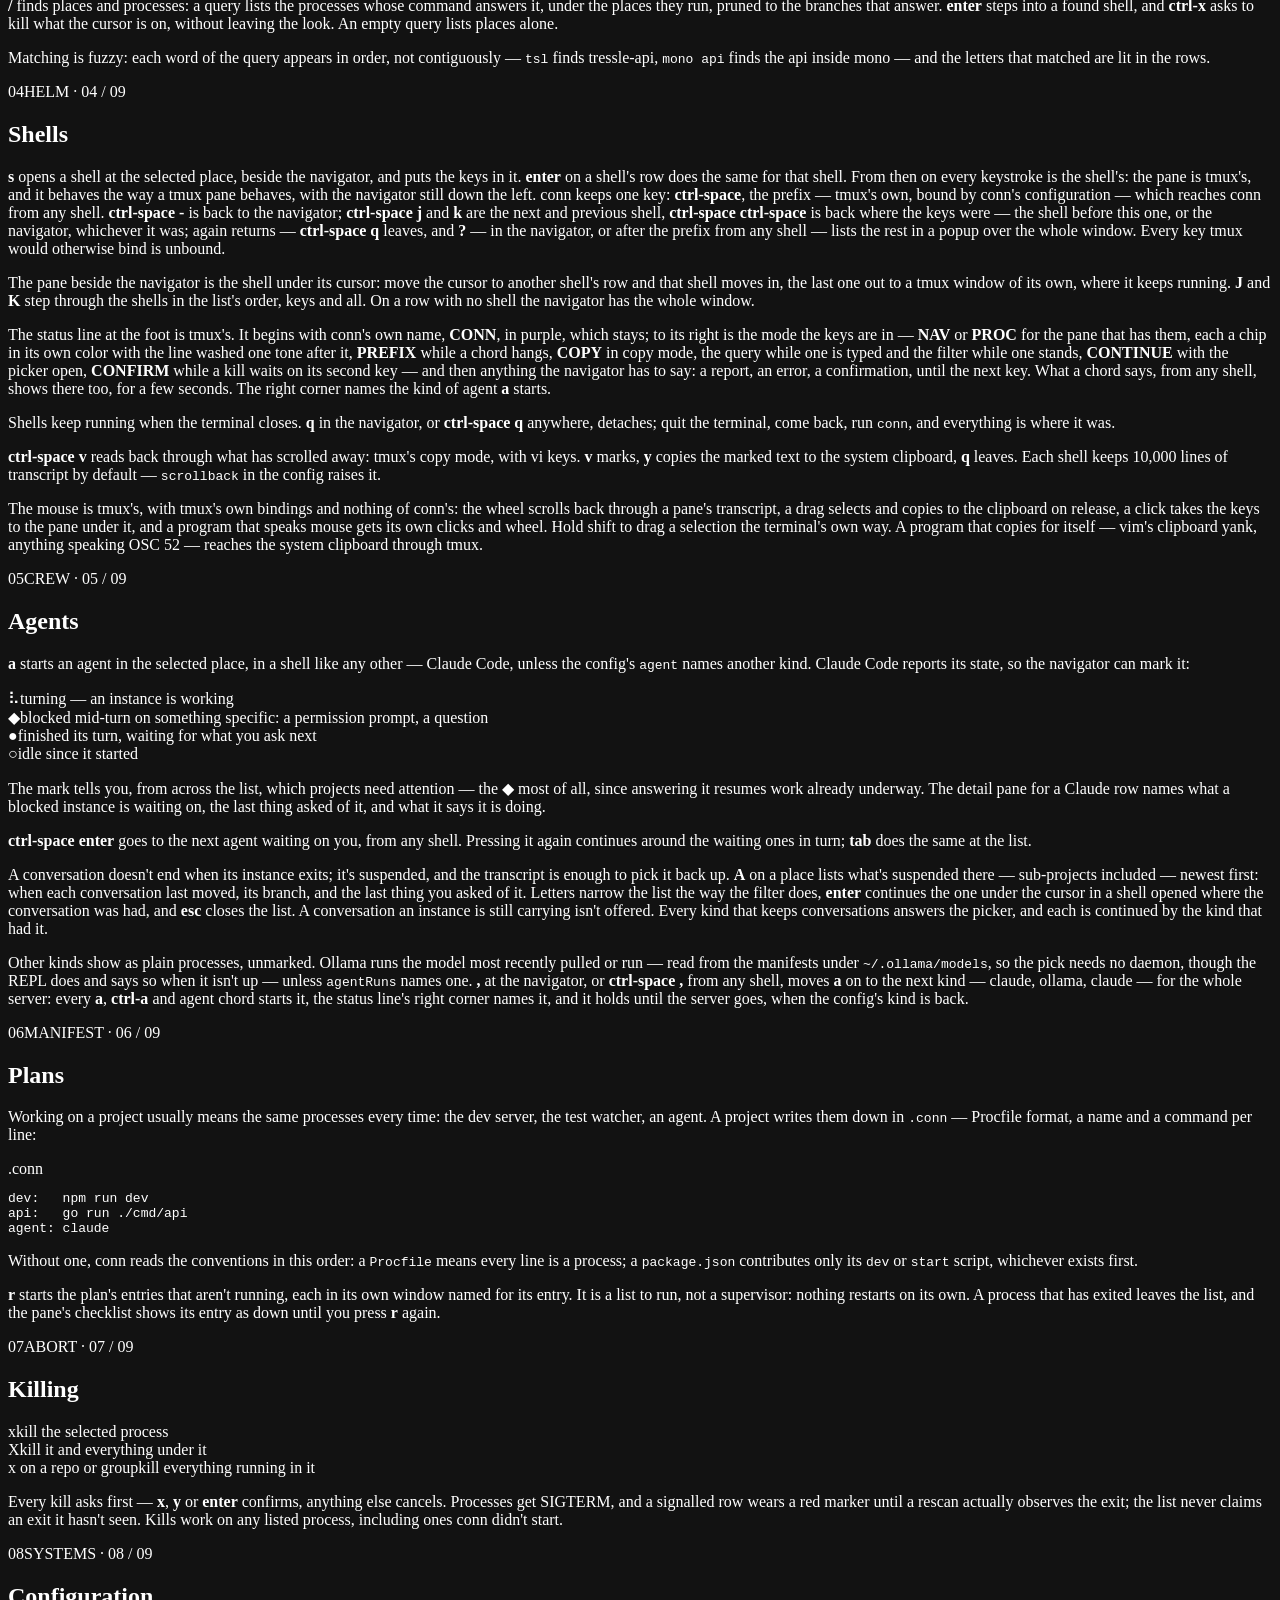
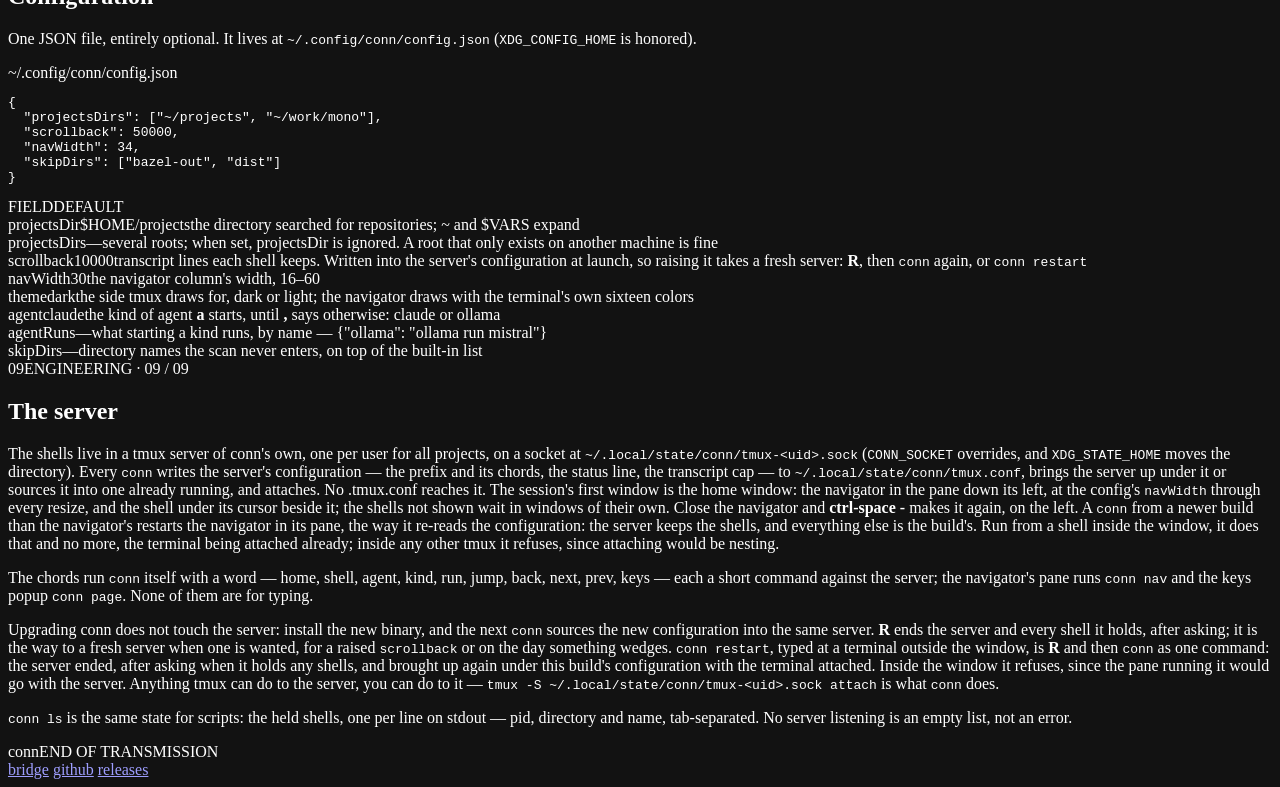
==== commit c269a98c: "ctrl-space ctrl-space is back where the keys were The chord was tmux's last-pane, which remembers a " ====
--- a/docs/guide/index.html
+++ b/docs/guide/index.html
@@ -122,7 +122,7 @@
 <section id="shells">
   <div class="rail"><span class="rail-id">04</span><span class="rail-line"></span><span class="rail-tag">HELM · 04 / 09</span></div>
   <h2>Shells</h2>
-  <p><b>s</b> opens a shell at the selected place, beside the navigator, and puts the keys in it. <b>enter</b> on a shell's row does the same for that shell. From then on every keystroke is the shell's: the pane is tmux's, and it behaves the way a tmux pane behaves, with the navigator still down the left. conn keeps one key: <b>ctrl-space</b>, the prefix — tmux's own, bound by conn's configuration — which reaches conn from any shell. <b>ctrl-space -</b> is back to the navigator; <b>ctrl-space j</b> and <b>k</b> are the next and previous shell, <b>ctrl-space ctrl-space</b> switches between the navigator and the shell, <b>ctrl-space q</b> leaves, and <b>?</b> — in the navigator, or after the prefix from any shell — lists the rest in a popup over the whole window. Every key tmux would otherwise bind is unbound.</p>
+  <p><b>s</b> opens a shell at the selected place, beside the navigator, and puts the keys in it. <b>enter</b> on a shell's row does the same for that shell. From then on every keystroke is the shell's: the pane is tmux's, and it behaves the way a tmux pane behaves, with the navigator still down the left. conn keeps one key: <b>ctrl-space</b>, the prefix — tmux's own, bound by conn's configuration — which reaches conn from any shell. <b>ctrl-space -</b> is back to the navigator; <b>ctrl-space j</b> and <b>k</b> are the next and previous shell, <b>ctrl-space ctrl-space</b> is back where the keys were — the shell before this one, or the navigator, whichever it was; again returns — <b>ctrl-space q</b> leaves, and <b>?</b> — in the navigator, or after the prefix from any shell — lists the rest in a popup over the whole window. Every key tmux would otherwise bind is unbound.</p>
   <p>The pane beside the navigator is the shell under its cursor: move the cursor to another shell's row and that shell moves in, the last one out to a tmux window of its own, where it keeps running. <b>J</b> and <b>K</b> step through the shells in the list's order, keys and all. On a row with no shell the navigator has the whole window.</p>
   <p>The status line at the foot is tmux's. It begins with conn's own name, <b>CONN</b>, in purple, which stays; to its right is the mode the keys are in — <b>NAV</b> or <b>PROC</b> for the pane that has them, each a chip in its own color with the line washed one tone after it, <b>PREFIX</b> while a chord hangs, <b>COPY</b> in copy mode, the query while one is typed and the filter while one stands, <b>CONTINUE</b> with the picker open, <b>CONFIRM</b> while a kill waits on its second key — and then anything the navigator has to say: a report, an error, a confirmation, until the next key. What a chord says, from any shell, shows there too, for a few seconds. The right corner names the kind of agent <b>a</b> starts.</p>
   <p>Shells keep running when the terminal closes. <b>q</b> in the navigator, or <b>ctrl-space q</b> anywhere, detaches; quit the terminal, come back, run <code class="chip">conn</code>, and everything is where it was.</p>
@@ -201,7 +201,7 @@
   <div class="rail"><span class="rail-id">09</span><span class="rail-line"></span><span class="rail-tag">ENGINEERING · 09 / 09</span></div>
   <h2>The server</h2>
   <p>The shells live in a tmux server of conn's own, one per user for all projects, on a socket at <code class="chip">~/.local/state/conn/tmux-&lt;uid&gt;.sock</code> (<code>CONN_SOCKET</code> overrides, and <code>XDG_STATE_HOME</code> moves the directory). Every <code class="chip">conn</code> writes the server's configuration — the prefix and its chords, the status line, the transcript cap — to <code class="chip">~/.local/state/conn/tmux.conf</code>, brings the server up under it or sources it into one already running, and attaches. No .tmux.conf reaches it. The session's first window is the home window: the navigator in the pane down its left, at the config's <code class="chip">navWidth</code> through every resize, and the shell under its cursor beside it; the shells not shown wait in windows of their own. Close the navigator and <b>ctrl-space -</b> makes it again, on the left. A <code class="chip">conn</code> from a newer build than the navigator's restarts the navigator in its pane, the way it re-reads the configuration: the server keeps the shells, and everything else is the build's. Run from a shell inside the window, it does that and no more, the terminal being attached already; inside any other tmux it refuses, since attaching would be nesting.</p>
-  <p>The chords run <code>conn</code> itself with a word — home, shell, agent, kind, run, jump, next, prev, keys — each a short command against the server; the navigator's pane runs <code>conn nav</code> and the keys popup <code>conn page</code>. None of them are for typing.</p>
+  <p>The chords run <code>conn</code> itself with a word — home, shell, agent, kind, run, jump, back, next, prev, keys — each a short command against the server; the navigator's pane runs <code>conn nav</code> and the keys popup <code>conn page</code>. None of them are for typing.</p>
   <p>Upgrading conn does not touch the server: install the new binary, and the next <code class="chip">conn</code> sources the new configuration into the same server. <b>R</b> ends the server and every shell it holds, after asking; it is the way to a fresh server when one is wanted, for a raised <code class="chip">scrollback</code> or on the day something wedges. <code class="chip">conn restart</code>, typed at a terminal outside the window, is <b>R</b> and then <code>conn</code> as one command: the server ended, after asking when it holds any shells, and brought up again under this build's configuration with the terminal attached. Inside the window it refuses, since the pane running it would go with the server. Anything tmux can do to the server, you can do to it — <code class="chip">tmux -S ~/.local/state/conn/tmux-&lt;uid&gt;.sock attach</code> is what <code>conn</code> does.</p>
   <p><code class="chip">conn ls</code> is the same state for scripts: the held shells, one per line on stdout — pid, directory and name, tab-separated. No server listening is an empty list, not an error.</p>
 </section>
